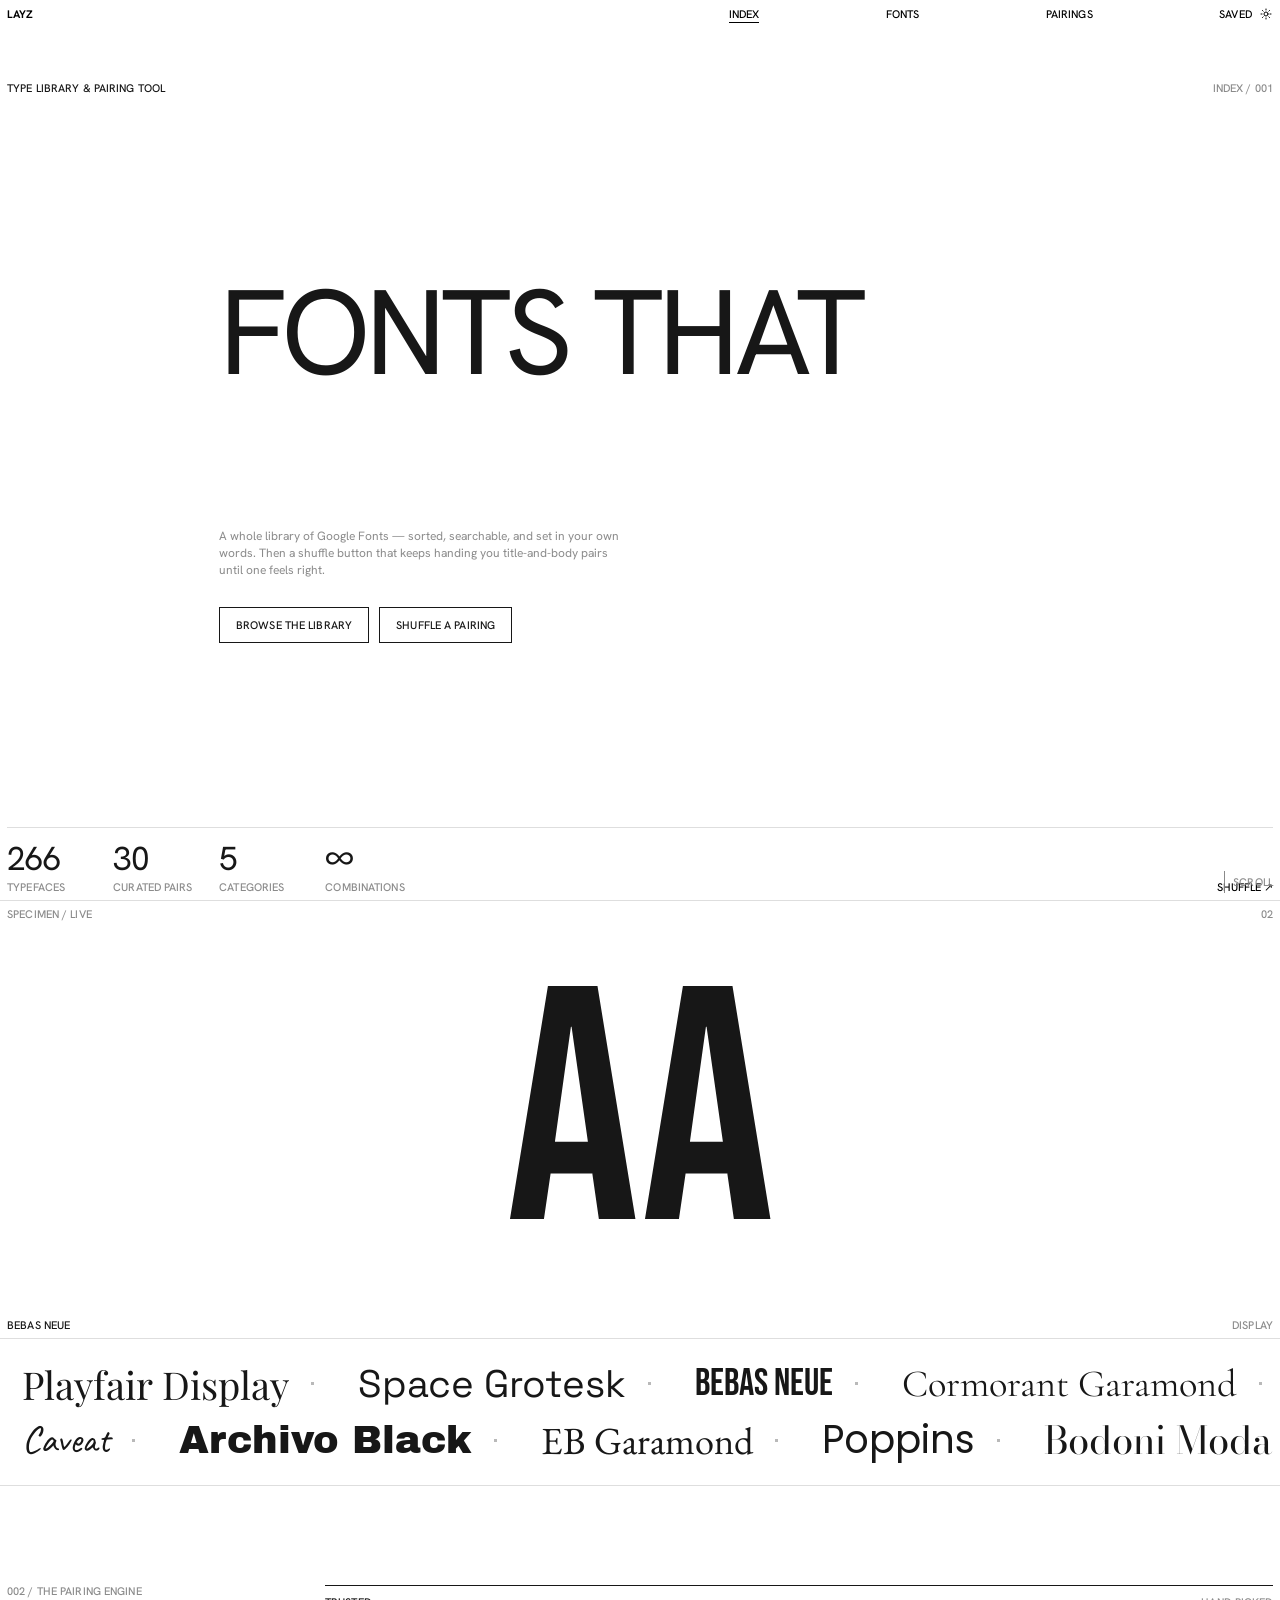
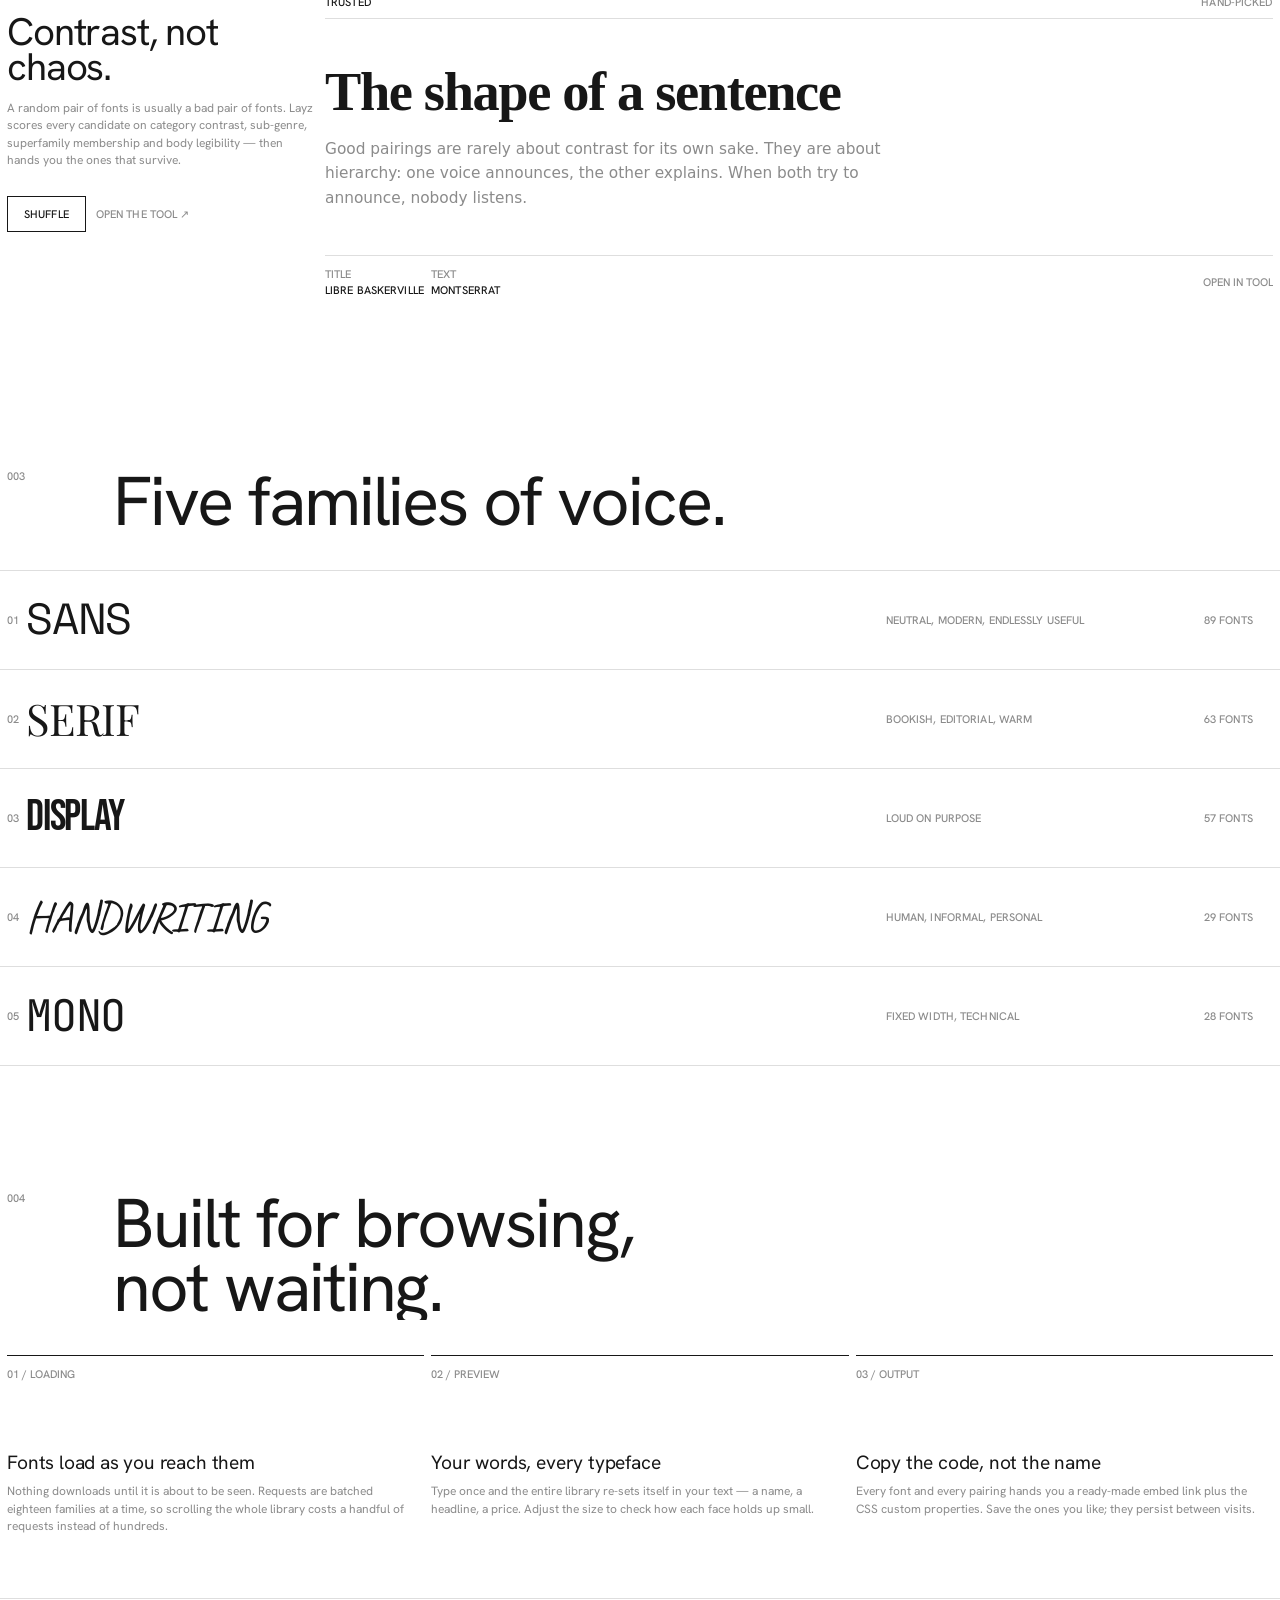
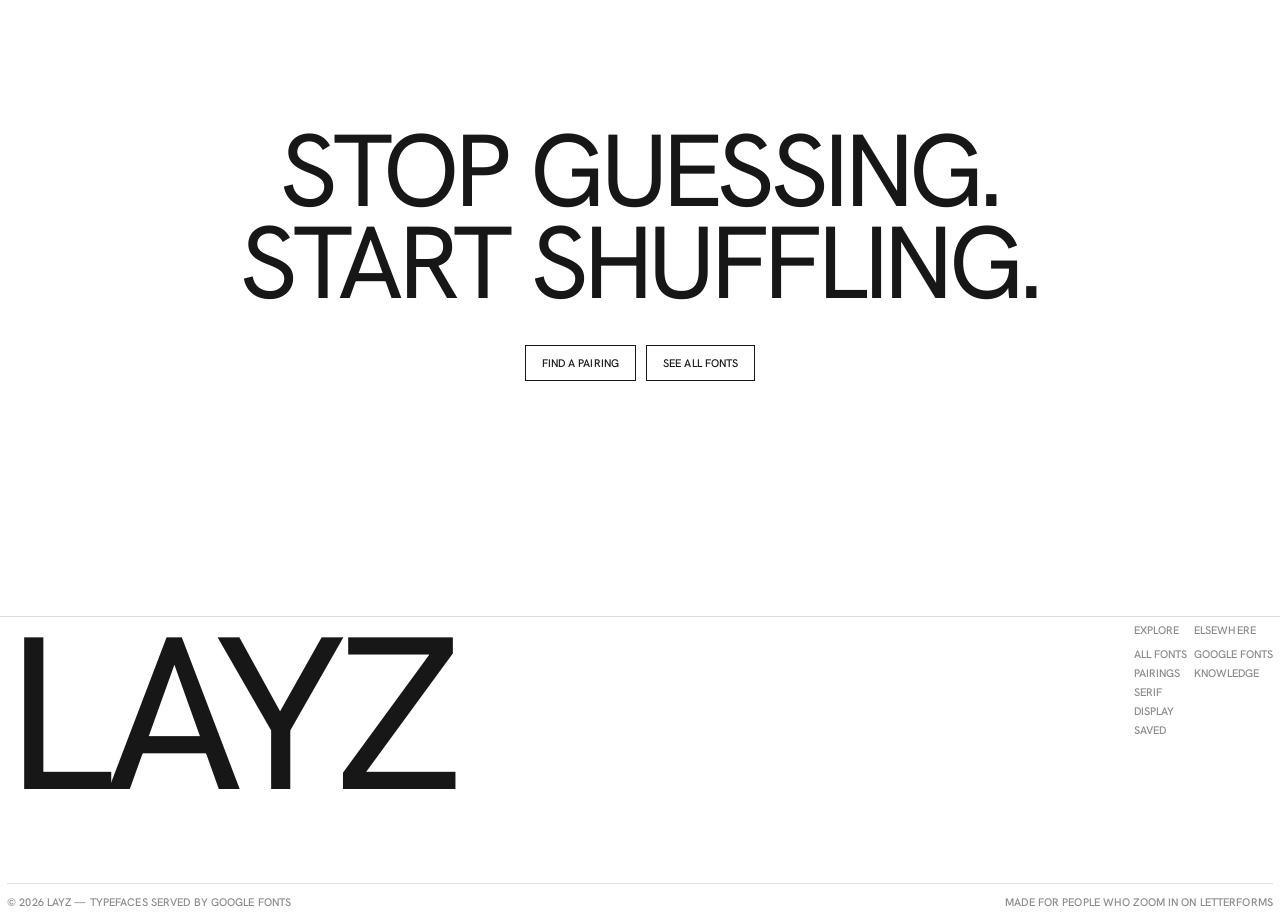
==== index.html @ 95811beb "First commit" ====
<!DOCTYPE html>
<html lang="en" data-theme="light">
<head>
<meta charset="utf-8">
<meta name="viewport" content="width=device-width, initial-scale=1">
<title>Layz - Fonts that get along</title>
<meta name="description" content="Layz is a minimal library of Google Fonts and the pairings that make them work. Browse 250+ typefaces, preview them with your own words, and shuffle title/body combinations.">
<meta name="color-scheme" content="light dark">

<link rel="preconnect" href="https://fonts.googleapis.com">
<link rel="preconnect" href="https://fonts.gstatic.com" crossorigin>
<link rel="stylesheet" href="https://fonts.googleapis.com/css2?family=Hanken+Grotesk:wght@300;400;500;700&display=swap">

<link rel="stylesheet" href="css/base.css">
<link rel="stylesheet" href="css/home.css">
<link rel="icon" href="data:image/svg+xml,%3Csvg xmlns='http://www.w3.org/2000/svg' viewBox='0 0 100 100'%3E%3Crect x='30' y='30' width='40' height='40' fill='%23171717'/%3E%3C/svg%3E">

<script>
  (function () {
    try {
      var t = localStorage.getItem('layz.theme');
      if (!t) { t = matchMedia('(prefers-color-scheme: dark)').matches ? 'dark' : 'light'; }
      document.documentElement.setAttribute('data-theme', t);
    } catch (e) {}
  })();
</script>
</head>
<body>
<a class="skip-link" href="#main">Skip to content</a>

<div class="intro" aria-hidden="true">
  <div class="intro-mark"><i></i></div>
  <div class="intro-count">000</div>
</div>

<header class="site-header">
  <div class="bar">
    <a class="brand" href="index.html" data-cursor="Home">Layz</a>
    <nav class="nav" aria-label="Primary">
      <a href="index.html">Index</a>
      <a href="fonts.html">Fonts</a>
      <a href="pairings.html">Pairings</a>
      <a href="fonts.html?saved=1">Saved</a>
    </nav>
    <div class="header-actions">
      <button class="icon-btn" data-theme-toggle aria-label="Switch theme" data-cursor="Theme">
        <svg class="sun" viewBox="0 0 24 24" fill="none" stroke="currentColor" stroke-width="2" stroke-linecap="round"><circle cx="12" cy="12" r="4"/><path d="M12 2v2M12 20v2M2 12h2M20 12h2M4.9 4.9l1.4 1.4M17.7 17.7l1.4 1.4M19.1 4.9l-1.4 1.4M6.3 17.7l-1.4 1.4"/></svg>
        <svg class="moon" viewBox="0 0 24 24" fill="none" stroke="currentColor" stroke-width="2" stroke-linecap="round" stroke-linejoin="round"><path d="M21 12.8A9 9 0 1 1 11.2 3a7 7 0 0 0 9.8 9.8z"/></svg>
      </button>
      <button class="icon-btn nav-toggle" data-nav-toggle aria-label="Menu" aria-expanded="false">
        <svg viewBox="0 0 24 24" fill="none" stroke="currentColor" stroke-width="2" stroke-linecap="round"><path d="M3 8h18M3 16h18"/></svg>
      </button>
    </div>
  </div>
</header>

<div class="corner"><a href="pairings.html">Shuffle &#8599;</a></div>

<main id="main">

  <!-- ============ HERO ============ -->
  <section class="hero">
    <div class="hero-meta">
      <span class="label">Type library &amp; pairing tool</span>
      <span class="label label--soft">Index / 001</span>
    </div>

    <div class="hero-core">
      <h1 class="hero-title">
        <span class="line"><span>Fonts that</span></span>
        <span class="line"><span><em class="morph" id="morphWord">get along</em></span></span>
      </h1>
      <p class="prose hero-intro">
        A whole library of Google Fonts &mdash; sorted, searchable, and set in your own words.
        Then a shuffle button that keeps handing you title-and-body pairs until one feels right.
      </p>
      <div class="hero-cta">
        <a class="btn" href="fonts.html" data-cursor="Browse">Browse the library</a>
        <a class="btn" href="pairings.html" data-cursor="Shuffle">Shuffle a pairing</a>
      </div>
    </div>

    <div class="hero-foot">
      <div class="stats">
        <div class="stat"><span class="n" data-count="fonts">0</span><span class="label label--soft">Typefaces</span></div>
        <div class="stat"><span class="n" data-count="pairs">0</span><span class="label label--soft">Curated pairs</span></div>
        <div class="stat"><span class="n" data-count="categories">0</span><span class="label label--soft">Categories</span></div>
        <div class="stat"><span class="n">&#8734;</span><span class="label label--soft">Combinations</span></div>
      </div>
      <div class="scroll-cue"><i></i><span class="label label--soft">Scroll</span></div>
    </div>
  </section>

  <!-- ============ SPECIMEN ============ -->
  <section class="specimen" id="specimen" data-cursor="Next">
    <div class="specimen-bar">
      <span class="label label--soft">Specimen / live</span>
      <span class="label label--soft" id="specimenIndex">01</span>
    </div>
    <div class="specimen-stage"><span class="fnt is-ready" id="specimenGlyph">Aa</span></div>
    <div class="specimen-foot">
      <span class="label" id="specimenName">Instrument Serif</span>
      <span class="label label--soft" id="specimenCat">Serif</span>
    </div>
    <div class="specimen-progress run"></div>
  </section>

  <!-- ============ MARQUEE ============ -->
  <div class="marquee-band" id="marqueeBand" aria-hidden="true">
    <div class="marquee-row"><div class="marquee" id="marqueeA"></div></div>
    <div class="marquee-row"><div class="marquee reverse" id="marqueeB"></div></div>
  </div>

  <!-- ============ PAIRING SHOWCASE ============ -->
  <section class="section showcase">
    <div class="showcase-copy" data-reveal>
      <span class="label label--soft">002 / The pairing engine</span>
      <h2 class="big big-3" style="margin:18px 0 14px">Contrast, not chaos.</h2>
      <p class="prose">
        A random pair of fonts is usually a bad pair of fonts. Layz scores every candidate on
        category contrast, sub-genre, superfamily membership and body legibility &mdash; then
        hands you the ones that survive.
      </p>
      <div class="hero-cta" style="animation:none">
        <button class="btn" id="homeShuffle" data-cursor="Shuffle">Shuffle</button>
        <a class="btn btn--bare" href="pairings.html" style="padding:11px 0">Open the tool &#8599;</a>
      </div>
    </div>

    <article class="showcase-main pair-preview" data-reveal="clip" id="homePair">
      <div class="pair-preview-head">
        <span class="label" id="hpTag">Editorial</span>
        <span class="label label--soft" id="hpNote">Hand-picked</span>
      </div>
      <div class="pair-preview-body">
        <h3 class="fnt" id="hpTitle">A quiet revolution in reading</h3>
        <p class="fnt" id="hpBody">Every letterform carries an argument about how a sentence should feel.</p>
      </div>
      <div class="pair-preview-foot">
        <div class="pair-slot"><span class="label label--soft">Title</span><span class="label" id="hpTitleName">Playfair Display</span></div>
        <div class="pair-slot"><span class="label label--soft">Text</span><span class="label" id="hpBodyName">Source Sans 3</span></div>
        <span class="spacer"></span>
        <a class="ul-link" id="hpOpen" href="pairings.html">Open in tool</a>
      </div>
    </article>
  </section>

  <!-- ============ CATEGORIES ============ -->
  <section class="section--tight">
    <div class="section-head" style="padding-inline:var(--gutter)" data-reveal>
      <span class="idx label label--soft">003</span>
      <div class="ttl">
        <h2 class="big big-2">Five families of voice.</h2>
      </div>
    </div>
    <div class="rows" id="catGrid"></div>
  </section>

  <!-- ============ FEATURES ============ -->
  <section class="section--tight">
    <div class="section-head" style="padding-inline:var(--gutter)" data-reveal>
      <span class="idx label label--soft">004</span>
      <div class="ttl">
        <h2 class="big big-2">Built for browsing,<br>not waiting.</h2>
      </div>
    </div>
    <div class="features" data-reveal>
      <div class="feature">
        <span class="num">01 / Loading</span>
        <h3>Fonts load as you reach them</h3>
        <p class="prose">Nothing downloads until it is about to be seen. Requests are batched eighteen families at a time, so scrolling the whole library costs a handful of requests instead of hundreds.</p>
      </div>
      <div class="feature">
        <span class="num">02 / Preview</span>
        <h3>Your words, every typeface</h3>
        <p class="prose">Type once and the entire library re-sets itself in your text &mdash; a name, a headline, a price. Adjust the size to check how each face holds up small.</p>
      </div>
      <div class="feature">
        <span class="num">03 / Output</span>
        <h3>Copy the code, not the name</h3>
        <p class="prose">Every font and every pairing hands you a ready-made embed link plus the CSS custom properties. Save the ones you like; they persist between visits.</p>
      </div>
    </div>
  </section>

  <!-- ============ CTA ============ -->
  <section class="cta" data-reveal>
    <h2>Stop guessing.<br>Start shuffling.</h2>
    <div class="hero-cta">
      <a class="btn" href="pairings.html" data-cursor="Shuffle">Find a pairing</a>
      <a class="btn" href="fonts.html" data-cursor="Browse">See all fonts</a>
    </div>
  </section>

</main>

<footer class="site-footer">
  <div class="footer-top">
    <div class="footer-mark spacer">Layz</div>
    <div class="footer-col">
      <h4 class="label label--soft">Explore</h4>
      <ul>
        <li><a class="ul-link" href="fonts.html">All fonts</a></li>
        <li><a class="ul-link" href="pairings.html">Pairings</a></li>
        <li><a class="ul-link" href="fonts.html?category=serif">Serif</a></li>
        <li><a class="ul-link" href="fonts.html?category=display">Display</a></li>
        <li><a class="ul-link" href="fonts.html?saved=1">Saved</a></li>
      </ul>
    </div>
    <div class="footer-col">
      <h4 class="label label--soft">Elsewhere</h4>
      <ul>
        <li><a class="ul-link" href="https://fonts.google.com" target="_blank" rel="noopener">Google Fonts</a></li>
        <li><a class="ul-link" href="https://fonts.google.com/knowledge" target="_blank" rel="noopener">Knowledge</a></li>
      </ul>
    </div>
  </div>
  <div class="footer-bottom">
    <span class="label label--soft">&copy; <span data-year>2026</span> Layz &mdash; Typefaces served by Google Fonts</span>
    <span class="label label--soft">Made for people who zoom in on letterforms</span>
  </div>
</footer>

<script src="js/fonts-data.js"></script>
<script src="js/font-loader.js"></script>
<script src="js/pairing-engine.js"></script>
<script src="js/app.js"></script>
<script src="js/home.js"></script>
</body>
</html>
---- css/base.css ----
/* ============================================================
   Layz - design system
   A Swiss-minimal shell: pure black on white, a 12-column vw
   grid, 11px uppercase chrome, and large type left to speak.
   ============================================================ */

/* ---------------- tokens ---------------- */
:root {
  --fg-rgb: 23, 23, 23;
  --bg-rgb: 255, 255, 255;

  --bg:        rgb(var(--bg-rgb));
  --fg:        rgb(var(--fg-rgb));
  --fg-50:     rgba(var(--fg-rgb), .5);
  --fg-30:     rgba(var(--fg-rgb), .3);
  --fg-14:     rgba(var(--fg-rgb), .14);
  --line:      rgba(var(--fg-rgb), .14);
  --line-soft: rgba(var(--fg-rgb), .08);
  --veil:      rgba(var(--bg-rgb), .9);

  /* one family, four weights - as the reference does */
  --ui: "Hanken Grotesk", "Helvetica Neue", Arial, sans-serif;

  /* 12-column grid, everything in vw */
  --col: 14.1778vw;
  --gutter: 2.1333vw;
  --unit: calc(var(--col) + var(--gutter));

  --t-xs: 11px;
  --t-sm: 12px;

  --ease: cubic-bezier(.86, 0, .07, 1);
  --ease-out: cubic-bezier(.16, 1, .3, 1);
  --ease-io: cubic-bezier(.4, 0, .2, 1);

  --dur-fast: .2s;
  --dur: .5s;
  --dur-slow: .9s;

  --header-h: calc(var(--gutter) * 2 + 14px);
}

@media (min-width: 768px) {
  :root { --col: 7.2049vw; --gutter: 1.0417vw; }
}
@media (min-width: 1024px) {
  :root { --col: 7.7315vw; --gutter: .5556vw; }
}

[data-theme="dark"] {
  --fg-rgb: 237, 237, 237;
  --bg-rgb: 10, 10, 10;
}

/* ---------------- reset ---------------- */
*, *::before, *::after { box-sizing: border-box; }
* { margin: 0; padding: 0; }

html {
  -webkit-text-size-adjust: 100%;
  scroll-behavior: smooth;
  scroll-padding-top: calc(var(--header-h) + 20px);
  /* Painting the root explicitly stops <body>'s background propagating to
     the canvas. Without a real backdrop to blend against, the header's
     mix-blend-mode: difference would render white-on-white. */
  background: var(--bg);
}

body {
  background: var(--bg);
  color: var(--fg);
  font-family: var(--ui);
  font-size: var(--t-xs);
  font-weight: 400;
  line-height: 1.1;
  font-synthesis-weight: none;
  -webkit-font-smoothing: antialiased;
  -moz-osx-font-smoothing: grayscale;
  overflow-x: hidden;
  transition: background-color .4s var(--ease-io), color .4s var(--ease-io);
}

img, svg, video { display: block; max-width: 100%; }
button, input, textarea, select { font: inherit; color: inherit; background: none; border: none; }
button { cursor: pointer; }
a { color: inherit; text-decoration: none; }
ul, ol { list-style: none; }

::selection { background: var(--fg); color: var(--bg); }

:focus-visible { outline: 1px solid var(--fg); outline-offset: 3px; }

* { scrollbar-width: thin; scrollbar-color: var(--fg-30) transparent; }
::-webkit-scrollbar { width: 8px; height: 8px; }
::-webkit-scrollbar-track { background: transparent; }
::-webkit-scrollbar-thumb { background: var(--fg-30); }
::-webkit-scrollbar-thumb:hover { background: var(--fg-50); }

/* ---------------- grid helpers ---------------- */
.pad   { padding: var(--gutter); }
.pad-x { padding-inline: var(--gutter); }
.pad-y { padding-block: var(--gutter); }
.gap   { gap: var(--gutter); }

.span-1  { width: calc(var(--unit) * 1  - var(--gutter)); }
.span-2  { width: calc(var(--unit) * 2  - var(--gutter)); }
.span-3  { width: calc(var(--unit) * 3  - var(--gutter)); }
.span-4  { width: calc(var(--unit) * 4  - var(--gutter)); }
.span-5  { width: calc(var(--unit) * 5  - var(--gutter)); }
.span-6  { width: calc(var(--unit) * 6  - var(--gutter)); }
.span-7  { width: calc(var(--unit) * 7  - var(--gutter)); }
.span-8  { width: calc(var(--unit) * 8  - var(--gutter)); }
.span-9  { width: calc(var(--unit) * 9  - var(--gutter)); }
.span-10 { width: calc(var(--unit) * 10 - var(--gutter)); }

.off-1 { margin-left: calc(var(--unit) * 1); }
.off-2 { margin-left: calc(var(--unit) * 2); }
.off-3 { margin-left: calc(var(--unit) * 3); }
.off-4 { margin-left: calc(var(--unit) * 4); }

.row { display: flex; align-items: center; gap: var(--gutter); }
.col { display: flex; flex-direction: column; }
.spacer { flex: 1; }

/* ---------------- typography ---------------- */
.label {
  font-size: var(--t-xs);
  font-weight: 500;
  line-height: 1.1;
  text-transform: uppercase;
  letter-spacing: .01em;
}
.label--soft { color: var(--fg-50); }

.num {
  font-size: var(--t-xs);
  font-weight: 500;
  text-transform: uppercase;
  font-variant-numeric: tabular-nums;
  color: var(--fg-50);
}

.prose {
  font-size: var(--t-sm);
  line-height: 1.45;
  color: var(--fg-50);
  max-width: 58ch;
}

.big {
  font-weight: 400;
  line-height: .92;
  letter-spacing: -.03em;
}
.big-1 { font-size: clamp(2.6rem, 9vw, 9.5rem); }
.big-2 { font-size: clamp(2rem, 5.4vw, 5rem); }
.big-3 { font-size: clamp(1.5rem, 3vw, 2.6rem); }

.hairline { height: 1px; background: var(--line); border: 0; width: 100%; }

/* ---------------- header ---------------- */
.site-header {
  position: fixed;
  /* anchored to both edges rather than 100vw, which would count the
     scrollbar and push the bar a few pixels past the content */
  top: 0; left: 0; right: 0;
  z-index: 52;
  padding: var(--gutter);
  mix-blend-mode: difference;
  color: #fff;
}
/* difference blending needs a light-on-dark source to invert correctly */
[data-theme="dark"] .site-header { color: #fff; }

.site-header .bar {
  display: flex;
  align-items: center;
  gap: var(--gutter);
  width: 100%;
}

.brand {
  font-size: var(--t-xs);
  font-weight: 700;
  text-transform: uppercase;
  letter-spacing: .01em;
  white-space: nowrap;
}

/* the links sit on the column grid, spread across the right-hand block */
.nav {
  display: flex;
  align-items: center;
  gap: var(--gutter);
  margin-left: auto;
  width: calc(var(--unit) * 5 - var(--gutter));
  justify-content: space-between;
}
.nav a {
  position: relative;
  font-size: var(--t-xs);
  font-weight: 500;
  text-transform: uppercase;
  letter-spacing: .01em;
  white-space: nowrap;
  opacity: .999;
  transition: opacity var(--dur-fast) var(--ease-io);
}
.nav a::after {
  content: "";
  position: absolute;
  left: 0; right: 0; bottom: -3px;
  height: 1px;
  background: currentColor;
  transform: scaleX(0);
  transform-origin: right;
  transition: transform .4s var(--ease-out);
}
.nav a:hover::after,
.nav a[aria-current="page"]::after { transform: scaleX(1); transform-origin: left; }

.header-actions { display: flex; align-items: center; gap: 12px; }

.icon-btn {
  width: 14px; height: 14px;
  display: grid;
  place-items: center;
  color: inherit;
  opacity: .999;
  transition: transform .4s var(--ease-out);
}
.icon-btn:hover { transform: rotate(90deg); }
.icon-btn svg { width: 12px; height: 12px; }

[data-theme-toggle] .moon { display: none; }
[data-theme="dark"] [data-theme-toggle] .moon { display: block; }
[data-theme="dark"] [data-theme-toggle] .sun { display: none; }

.nav-toggle { display: none; }

/* fixed corner note, bottom right */
.corner {
  position: fixed;
  right: var(--gutter);
  bottom: var(--gutter);
  z-index: 52;
  font-size: var(--t-xs);
  font-weight: 500;
  text-transform: uppercase;
  mix-blend-mode: difference;
  color: #fff;
}
.corner a { position: relative; }
.corner a::after {
  content: "";
  position: absolute;
  left: 0; right: 0; bottom: -3px;
  height: 1px;
  background: currentColor;
  transform: scaleX(0);
  transform-origin: right;
  transition: transform .4s var(--ease-out);
}
.corner a:hover::after { transform: scaleX(1); transform-origin: left; }

/* ---------------- buttons ---------------- */
/* a hairline rectangle whose ink fills upward on hover */
.btn {
  position: relative;
  display: inline-flex;
  align-items: center;
  gap: 10px;
  padding: 11px 16px;
  font-size: var(--t-xs);
  font-weight: 500;
  text-transform: uppercase;
  letter-spacing: .01em;
  color: var(--fg);
  border: 1px solid var(--fg);
  overflow: hidden;
  isolation: isolate;
  white-space: nowrap;
  transition: color .45s var(--ease);
}
.btn::before {
  content: "";
  position: absolute;
  inset: 0;
  z-index: -1;
  background: var(--fg);
  transform: scaleY(0);
  transform-origin: bottom;
  transition: transform .45s var(--ease);
}
.btn:hover { color: var(--bg); }
.btn:hover::before { transform: scaleY(1); }
.btn svg { width: 11px; height: 11px; }

.btn--solid { color: var(--bg); background: var(--fg); }
.btn--solid::before { background: var(--bg); }
.btn--solid:hover { color: var(--fg); }

.btn--bare {
  padding: 0;
  border: 0;
  color: var(--fg-50);
  transition: color var(--dur-fast) var(--ease-io);
}
.btn--bare::before { display: none; }
.btn--bare:hover { color: var(--fg); }

/* underline-on-hover text action */
.ul-link {
  position: relative;
  font-size: var(--t-xs);
  font-weight: 500;
  text-transform: uppercase;
  color: var(--fg-50);
  transition: color var(--dur-fast) var(--ease-io);
  white-space: nowrap;
}
.ul-link::after {
  content: "";
  position: absolute;
  left: 0; right: 0; bottom: -3px;
  height: 1px;
  background: currentColor;
  transform: scaleX(0);
  transform-origin: right;
  transition: transform .4s var(--ease-out);
}
.ul-link:hover { color: var(--fg); }
.ul-link:hover::after { transform: scaleX(1); transform-origin: left; }
.ul-link.is-active { color: var(--fg); }
.ul-link.is-active::after { transform: scaleX(1); transform-origin: left; }
.ul-link .count { opacity: .5; margin-left: 5px; font-variant-numeric: tabular-nums; }

/* ---------------- inputs ---------------- */
.field {
  display: flex;
  align-items: center;
  gap: 8px;
  height: 26px;
  border-bottom: 1px solid var(--line);
  transition: border-color var(--dur-fast) var(--ease-io);
}
.field:focus-within { border-bottom-color: var(--fg); }
.field input {
  flex: 1;
  min-width: 0;
  height: 100%;
  font-size: var(--t-xs);
  font-weight: 500;
  text-transform: uppercase;
  letter-spacing: .01em;
  outline: none;
}
.field input::placeholder { color: var(--fg-30); text-transform: uppercase; }
.field .clear {
  display: none;
  font-size: 13px;
  line-height: 1;
  color: var(--fg-30);
  transition: color var(--dur-fast);
}
.field.has-value .clear { display: block; }
.field .clear:hover { color: var(--fg); }

select.select {
  appearance: none;
  padding: 0 16px 0 0;
  font-size: var(--t-xs);
  font-weight: 500;
  text-transform: uppercase;
  color: var(--fg-50);
  cursor: pointer;
  background: transparent;
  transition: color var(--dur-fast);
}
select.select:hover { color: var(--fg); }
.select-wrap { position: relative; display: inline-flex; align-items: center; }
.select-wrap::after {
  content: "";
  position: absolute;
  right: 2px;
  width: 5px; height: 5px;
  border-right: 1px solid currentColor;
  border-bottom: 1px solid currentColor;
  transform: translateY(-2px) rotate(45deg);
  color: var(--fg-30);
  pointer-events: none;
}

input[type="range"] {
  -webkit-appearance: none;
  appearance: none;
  height: 1px;
  background: var(--line);
  cursor: pointer;
}
input[type="range"]::-webkit-slider-thumb {
  -webkit-appearance: none;
  width: 7px; height: 7px;
  background: var(--fg);
  transition: transform var(--dur-fast) var(--ease-io);
}
input[type="range"]::-webkit-slider-thumb:hover { transform: scale(1.5); }
input[type="range"]::-moz-range-thumb {
  width: 7px; height: 7px;
  border: 0;
  border-radius: 0;
  background: var(--fg);
}

kbd {
  display: inline-block;
  padding: 2px 5px;
  font-family: inherit;
  font-size: 9px;
  font-weight: 500;
  text-transform: uppercase;
  color: var(--fg-50);
  border: 1px solid var(--line);
}

/* ---------------- custom cursor ---------------- */
.cursor-layer {
  position: fixed;
  top: 0; left: 0;
  z-index: 9000;
  pointer-events: none;
  mix-blend-mode: difference;
  opacity: 0;
  transition: opacity .3s var(--ease-io);
}
.cursor-layer.is-live { opacity: 1; }

.cursor-dot {
  position: relative;
  width: 8px; height: 8px;
  border: 1px solid #fff;
  transform: translate(-50%, -50%);
  transition: width .3s var(--ease-out), height .3s var(--ease-out), background-color .3s var(--ease-out);
}
.cursor-layer.is-hot .cursor-dot { width: 34px; height: 34px; }

.cursor-label {
  position: absolute;
  top: 50%; left: 100%;
  transform: translateY(-50%);
  padding-left: 12px;
  font-size: var(--t-xs);
  font-weight: 500;
  text-transform: uppercase;
  color: #fff;
  white-space: nowrap;
  overflow: hidden;
}
.cursor-label span {
  display: block;
  transform: translateY(105%);
  transition: transform .45s var(--ease-out);
}
.cursor-layer.is-hot .cursor-label span { transform: none; }

@media (hover: none), (pointer: coarse) {
  .cursor-layer { display: none; }
}

/* ---------------- intro loader ---------------- */
.intro {
  position: fixed;
  inset: 0;
  z-index: 9500;
  display: grid;
  place-items: center;
  background: var(--bg);
  transition: opacity .5s var(--ease-io);
}
.intro.is-done { opacity: 0; pointer-events: none; }

.intro-mark {
  width: 8px; height: 8px;
  border: 1px solid var(--fg);
}
.intro-mark i {
  display: block;
  width: 100%; height: 100%;
  background: var(--fg);
  transform: scaleY(0);
  transform-origin: bottom;
  transition: transform 1s var(--ease);
}
.intro.is-filling .intro-mark i { transform: scaleY(1); }

.intro-count {
  position: absolute;
  right: var(--gutter);
  bottom: var(--gutter);
  font-size: var(--t-xs);
  font-weight: 500;
  color: var(--fg-50);
  font-variant-numeric: tabular-nums;
}

/* ---------------- page transition ---------------- */
@keyframes page-enter {
  0%   { clip-path: inset(100% 0 0 0); }
  100% { clip-path: inset(0 0 0 0); }
}
@keyframes page-exit {
  0%   { transform: scale(1);   opacity: 1; }
  100% { transform: scale(.94); opacity: .25; }
}

body.page-in  { animation: page-enter var(--dur-slow) var(--ease) both; }
body.page-out { animation: page-exit .55s var(--ease) both; }

/* ---------------- reveal ---------------- */
[data-reveal] {
  opacity: 0;
  transform: translateY(18px);
  transition: opacity .9s var(--ease-out), transform .9s var(--ease-out);
  will-change: opacity, transform;
}
[data-reveal="fade"] { transform: none; }
[data-reveal="clip"] {
  opacity: 1;
  transform: none;
  clip-path: inset(100% 0 0 0);
  transition: clip-path 1s var(--ease);
}
[data-reveal].is-revealed { opacity: 1; transform: none; clip-path: inset(0 0 0 0); }

/* line that draws itself in */
.rule-draw {
  height: 1px;
  background: var(--line);
  transform: scaleX(0);
  transform-origin: left;
  transition: transform 1s var(--ease-out);
}
.rule-draw.is-revealed { transform: scaleX(1); }

@keyframes fadeUp {
  from { opacity: 0; transform: translateY(12px); }
  to   { opacity: 1; transform: none; }
}

/* ---------------- toast ---------------- */
.toast {
  position: fixed;
  left: 50%;
  bottom: var(--gutter);
  z-index: 9600;
  transform: translate(-50%, 14px);
  padding: 10px 16px;
  font-size: var(--t-xs);
  font-weight: 500;
  text-transform: uppercase;
  color: var(--bg);
  background: var(--fg);
  opacity: 0;
  pointer-events: none;
  transition: opacity .3s var(--ease-io), transform .5s var(--ease-out);
}
.toast.is-visible { opacity: 1; transform: translate(-50%, 0); }

/* ---------------- overlay panel ---------------- */
.overlay {
  position: fixed;
  inset: 0;
  z-index: 60;
  background: var(--veil);
  backdrop-filter: blur(6px);
  -webkit-backdrop-filter: blur(6px);
  opacity: 0;
  pointer-events: none;
  transition: opacity var(--dur) var(--ease-io);
  overflow-y: auto;
  overscroll-behavior: contain;
}
.overlay.is-open { opacity: 1; pointer-events: auto; }

.overlay-close {
  position: fixed;
  top: var(--gutter);
  right: var(--gutter);
  z-index: 62;
  font-size: var(--t-xs);
  font-weight: 500;
  text-transform: uppercase;
  color: var(--fg-50);
  transition: color var(--dur-fast);
}
.overlay-close:hover { color: var(--fg); }

/* ---------------- sections ---------------- */
.section { padding-block: clamp(60px, 11vh, 140px); }
.section--tight { padding-block: clamp(40px, 7vh, 90px); }

.section-head {
  display: flex;
  align-items: flex-start;
  gap: var(--gutter);
  margin-bottom: clamp(24px, 4vh, 54px);
}
.section-head .idx { flex: none; width: var(--col); }
.section-head .ttl { flex: 1; min-width: 0; }

/* numbered list rows - the reference's signature element */
.rows { border-top: 1px solid var(--line); }
.rows-item {
  position: relative;
  display: flex;
  align-items: center;
  gap: var(--gutter);
  width: 100%;
  padding: 0 var(--gutter);
  min-height: 11vh;
  text-align: left;
  border-bottom: 1px solid var(--line);
  cursor: pointer;
  transition: background-color var(--dur-fast) var(--ease-io),
              padding-left .35s var(--ease-out),
              color var(--dur-fast) var(--ease-io);
}
.rows-item:hover { background: var(--fg); color: var(--bg); padding-left: calc(var(--gutter) * 2); }
.rows-item:hover .num { color: rgba(var(--bg-rgb), .55); }

/* ---------------- footer ---------------- */
.site-footer {
  border-top: 1px solid var(--line);
  padding: var(--gutter);
  margin-top: clamp(60px, 12vh, 140px);
}
.footer-top {
  display: flex;
  align-items: flex-start;
  gap: var(--gutter);
  flex-wrap: wrap;
  padding-bottom: clamp(40px, 9vh, 110px);
}
.footer-mark {
  font-size: clamp(3.5rem, 17vw, 15rem);
  font-weight: 400;
  line-height: .82;
  letter-spacing: -.045em;
  text-transform: uppercase;
}
.footer-col h4 { margin-bottom: 12px; }
.footer-col li + li { margin-top: 7px; }
.footer-bottom {
  display: flex;
  justify-content: space-between;
  gap: 12px 20px;
  flex-wrap: wrap;
  padding-top: 12px;
  border-top: 1px solid var(--line);
  color: var(--fg-50);
}

/* ---------------- utility ---------------- */
.sr-only {
  position: absolute;
  width: 1px; height: 1px;
  padding: 0; margin: -1px;
  overflow: hidden;
  clip: rect(0 0 0 0);
  white-space: nowrap;
  border: 0;
}
.skip-link {
  position: absolute;
  left: var(--gutter); top: -60px;
  z-index: 9700;
  padding: 8px 14px;
  color: var(--bg);
  background: var(--fg);
  transition: top .3s var(--ease-io);
}
.skip-link:focus { top: var(--gutter); }

/* font previews fade in once glyphs land */
.fnt { opacity: 0; transition: opacity .45s var(--ease-io); }
.fnt.is-ready { opacity: 1; }

.empty {
  padding: clamp(50px, 14vh, 130px) var(--gutter);
  text-align: center;
  border: 1px solid var(--line);
}
.empty h3 { font-size: 1rem; font-weight: 400; margin-bottom: 8px; }

/* ---------------- responsive ---------------- */
@media (max-width: 760px) {
  :root { --t-sm: 13px; }

  .nav-toggle { display: grid; }
  .nav {
    position: fixed;
    inset: 0;
    width: auto;
    margin-left: 0;
    flex-direction: column;
    justify-content: center;
    align-items: flex-start;
    gap: 18px;
    padding: var(--gutter);
    background: var(--bg);
    mix-blend-mode: normal;
    color: var(--fg);
    clip-path: inset(0 0 100% 0);
    pointer-events: none;
    transition: clip-path .7s var(--ease);
  }
  .site-header.is-open .nav { clip-path: inset(0 0 0 0); pointer-events: auto; }
  .nav a { font-size: 2rem; font-weight: 400; letter-spacing: -.02em; }
  .nav a::after { display: none; }
  .nav a[aria-current="page"] { opacity: .5; }

  .rows-item { min-height: 84px; }
  .footer-top { flex-direction: column; }
  .corner { display: none; }
}

@media (prefers-reduced-motion: reduce) {
  html { scroll-behavior: auto; }
  *, *::before, *::after {
    animation-duration: .01ms !important;
    animation-iteration-count: 1 !important;
    transition-duration: .01ms !important;
  }
  [data-reveal] { opacity: 1 !important; transform: none !important; clip-path: none !important; }
  .rule-draw { transform: scaleX(1) !important; }
  .fnt { opacity: 1; }
  .cursor-layer { display: none; }
  .intro { display: none; }
}
---- css/home.css ----
/* ============================================================
   Layz - homepage
   ============================================================ */

/* ---------------- hero ---------------- */
.hero {
  min-height: 100svh;
  display: flex;
  flex-direction: column;
  justify-content: space-between;
  gap: clamp(30px, 6vh, 70px);
  padding: var(--gutter);
  padding-top: calc(var(--header-h) + 6vh);
}

.hero-meta {
  display: flex;
  align-items: flex-start;
  justify-content: space-between;
  gap: var(--gutter);
}
.hero-meta .label { animation: fadeUp .8s var(--ease-out) both; }
.hero-meta .label:last-child { animation-delay: .08s; }

.hero-core { margin-left: calc(var(--unit) * 2); }
.hero-title {
  font-size: clamp(2.6rem, 9.4vw, 10rem);
  font-weight: 400;
  line-height: .9;
  letter-spacing: -.045em;
  text-transform: uppercase;
}
.hero-title .line { display: block; overflow: hidden; padding-bottom: .06em; margin-bottom: -.06em; }
.hero-title .line > span {
  display: block;
  animation: heroLine 1.1s var(--ease) both;
}
.hero-title .line:nth-child(2) > span { animation-delay: .12s; }
@keyframes heroLine {
  from { transform: translateY(102%); }
  to   { transform: none; }
}

/* the word that swaps typefaces */
.morph {
  display: inline-block;
  font-style: normal;
  text-transform: none;
  letter-spacing: -.03em;
}

.hero-intro {
  margin-top: clamp(20px, 3vh, 34px);
  animation: fadeUp .9s var(--ease-out) .4s both;
}
.hero-cta {
  display: flex;
  flex-wrap: wrap;
  gap: 10px;
  margin-top: clamp(20px, 3vh, 32px);
  animation: fadeUp .9s var(--ease-out) .55s both;
}

.hero-foot {
  display: flex;
  align-items: flex-end;
  justify-content: space-between;
  gap: var(--gutter);
  flex-wrap: wrap;
  padding-top: 14px;
  border-top: 1px solid var(--line);
  animation: fadeUp .9s var(--ease-out) .7s both;
}
.stats { display: flex; gap: var(--gutter); flex-wrap: wrap; }
.stat { min-width: var(--col); }
.stat .n {
  display: block;
  font-size: clamp(1.4rem, 2.6vw, 2.4rem);
  font-weight: 400;
  line-height: 1;
  letter-spacing: -.03em;
  font-variant-numeric: tabular-nums;
  margin-bottom: 6px;
}

.scroll-cue { display: flex; align-items: center; gap: 8px; color: var(--fg-50); }
.scroll-cue i {
  display: block;
  width: 1px; height: 22px;
  background: currentColor;
  transform-origin: top;
  animation: cue 2s var(--ease-io) infinite;
}
@keyframes cue {
  0%   { transform: scaleY(0); transform-origin: top; }
  45%  { transform: scaleY(1); transform-origin: top; }
  55%  { transform: scaleY(1); transform-origin: bottom; }
  100% { transform: scaleY(0); transform-origin: bottom; }
}

/* ---------------- specimen ---------------- */
.specimen {
  position: relative;
  border-top: 1px solid var(--line);
  border-bottom: 1px solid var(--line);
  padding: var(--gutter);
  cursor: pointer;
}
.specimen-bar {
  display: flex;
  align-items: center;
  justify-content: space-between;
  gap: var(--gutter);
}
.specimen-stage {
  display: grid;
  place-items: center;
  padding-block: clamp(24px, 7vh, 80px);
  font-size: clamp(7rem, 26vw, 24rem);
  line-height: .82;
  overflow: hidden;
}
.specimen-stage span {
  display: block;
  animation: specimenIn .7s var(--ease) both;
}
@keyframes specimenIn {
  from { clip-path: inset(100% 0 0 0); transform: translateY(12%); }
  to   { clip-path: inset(0 0 0 0); transform: none; }
}
.specimen-foot {
  display: flex;
  align-items: center;
  justify-content: space-between;
  gap: var(--gutter);
}
.specimen-progress {
  position: absolute;
  left: 0; bottom: 0;
  height: 1px;
  width: 0;
  background: var(--fg);
}
.specimen-progress.run { animation: progress 2.8s linear infinite; }
@keyframes progress { from { width: 0; } to { width: 100%; } }

/* ---------------- marquee ---------------- */
.marquee-band {
  border-bottom: 1px solid var(--line);
  padding-block: clamp(14px, 2.4vh, 26px);
  overflow: hidden;
}
.marquee {
  display: flex;
  width: max-content;
  animation: slide 62s linear infinite;
}
.marquee.reverse { animation-direction: reverse; animation-duration: 76s; }
.marquee-band:hover .marquee { animation-play-state: paused; }
.marquee-row + .marquee-row { margin-top: 10px; }
.marquee span {
  display: inline-flex;
  align-items: center;
  font-size: clamp(1.4rem, 3vw, 2.5rem);
  line-height: 1.2;
  padding-inline: 22px;
  white-space: nowrap;
  transition: opacity var(--dur-fast) var(--ease-io);
}
.marquee span::after {
  content: "";
  width: 3px; height: 3px;
  background: var(--fg-30);
  margin-left: 22px;
}
@keyframes slide { to { transform: translateX(-50%); } }

/* ---------------- pairing showcase ---------------- */
.showcase {
  display: flex;
  align-items: flex-start;
  gap: var(--gutter);
  flex-wrap: wrap;
  padding-inline: var(--gutter);
}
.showcase-copy { width: calc(var(--unit) * 3 - var(--gutter)); min-width: 240px; }
.showcase-main { flex: 1; min-width: 300px; }

.pair-preview { border-top: 1px solid var(--fg); }
.pair-preview-head {
  display: flex;
  align-items: center;
  justify-content: space-between;
  gap: var(--gutter);
  padding-block: 10px;
  border-bottom: 1px solid var(--line);
}
.pair-preview-body { padding-block: clamp(26px, 5vh, 54px); }
.pair-preview-body h3 {
  font-size: clamp(1.7rem, 4.4vw, 3.4rem);
  font-weight: 700;
  line-height: 1.04;
  letter-spacing: -.025em;
  margin-bottom: 16px;
}
.pair-preview-body p {
  font-size: clamp(.95rem, 1.2vw, 1.05rem);
  line-height: 1.6;
  color: var(--fg-50);
  max-width: 60ch;
}
.pair-preview-foot {
  display: flex;
  align-items: center;
  gap: var(--gutter);
  flex-wrap: wrap;
  padding-block: 12px;
  border-top: 1px solid var(--line);
}
.pair-slot { display: flex; flex-direction: column; gap: 4px; min-width: var(--col); }

/* ---------------- category rows ---------------- */
.cat-name {
  flex: 1;
  min-width: 0;
  font-size: clamp(1.4rem, 3.4vw, 2.8rem);
  font-weight: 400;
  line-height: 1;
  letter-spacing: -.03em;
  text-transform: uppercase;
}
.cat-blurb { display: none; }
.cat-count { flex: none; }
.cat-arrow {
  flex: none;
  width: 13px; height: 13px;
  opacity: 0;
  transform: translate(-6px, 6px);
  transition: all .4s var(--ease-out);
}
.rows-item:hover .cat-arrow { opacity: 1; transform: none; }

@media (min-width: 900px) {
  .cat-blurb { display: block; flex: none; width: calc(var(--unit) * 3 - var(--gutter)); }
}

/* ---------------- features ---------------- */
.features {
  display: grid;
  grid-template-columns: repeat(auto-fit, minmax(230px, 1fr));
  gap: var(--gutter);
  padding-inline: var(--gutter);
}
.feature { padding-top: 12px; border-top: 1px solid var(--fg); }
.feature .num { display: block; margin-bottom: clamp(30px, 8vh, 80px); }
.feature h3 {
  font-size: clamp(1rem, 1.5vw, 1.25rem);
  font-weight: 400;
  letter-spacing: -.01em;
  margin-bottom: 10px;
}

/* ---------------- cta ---------------- */
.cta {
  padding: var(--gutter);
  padding-block: clamp(50px, 14vh, 150px);
  border-top: 1px solid var(--line);
  text-align: center;
}
.cta h2 {
  font-size: clamp(2rem, 8vw, 8rem);
  font-weight: 400;
  line-height: .9;
  letter-spacing: -.045em;
  text-transform: uppercase;
  margin-bottom: clamp(20px, 4vh, 40px);
}
.cta .hero-cta { justify-content: center; animation: none; }

/* ---------------- responsive ---------------- */
@media (max-width: 900px) {
  .hero-core { margin-left: 0; }
  .showcase-copy { width: 100%; }
}
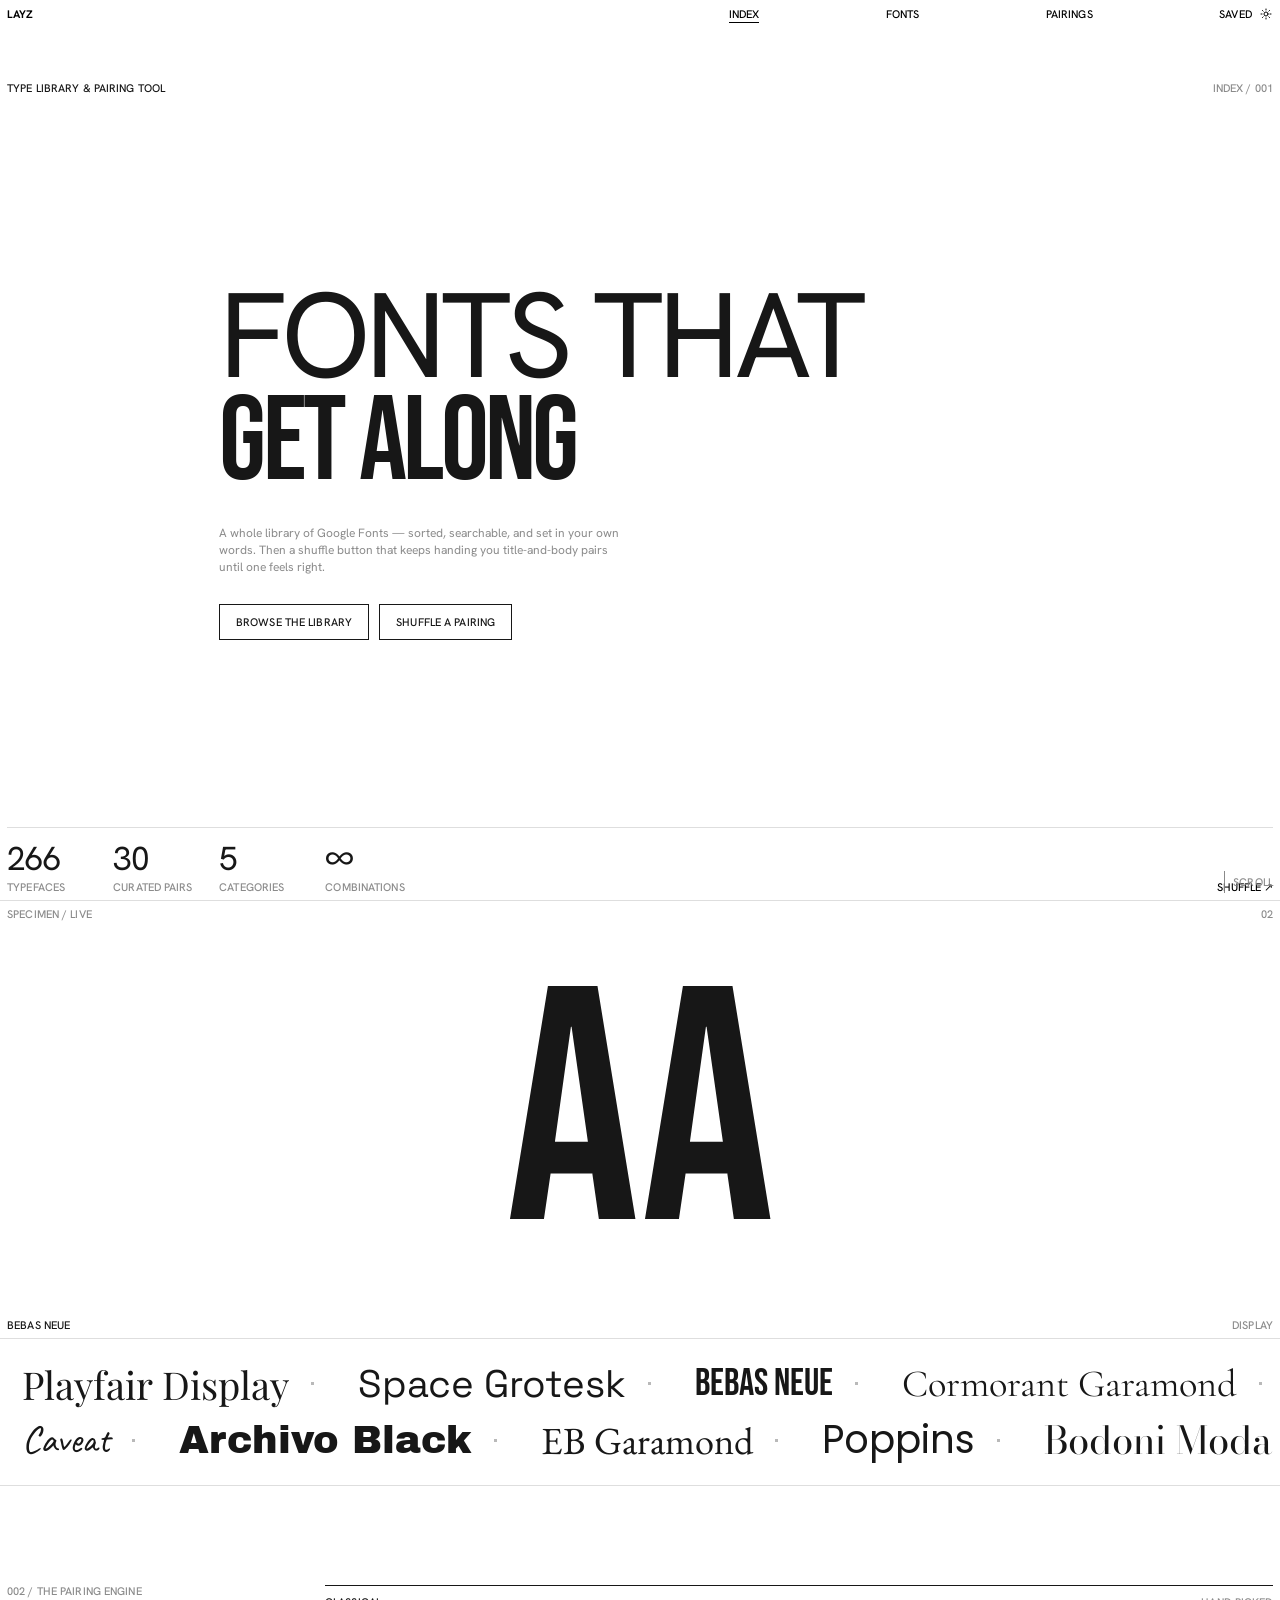
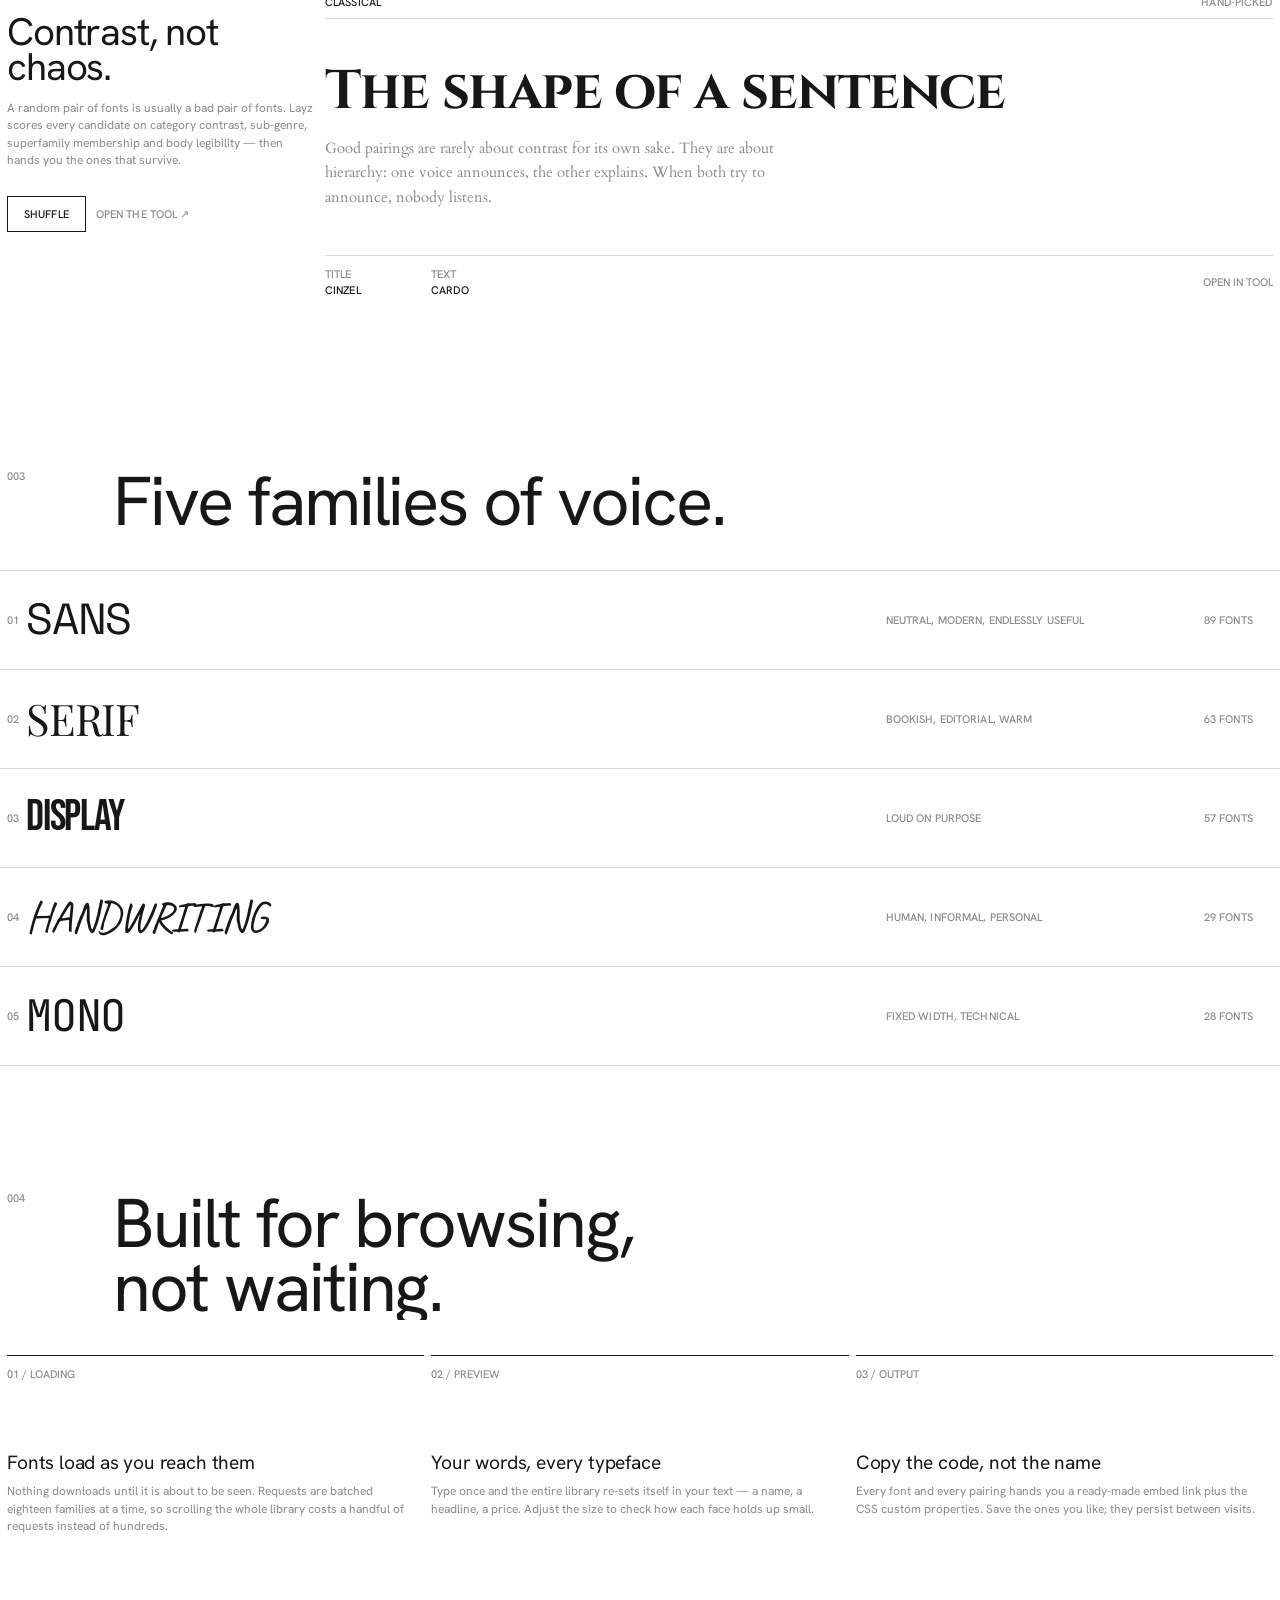
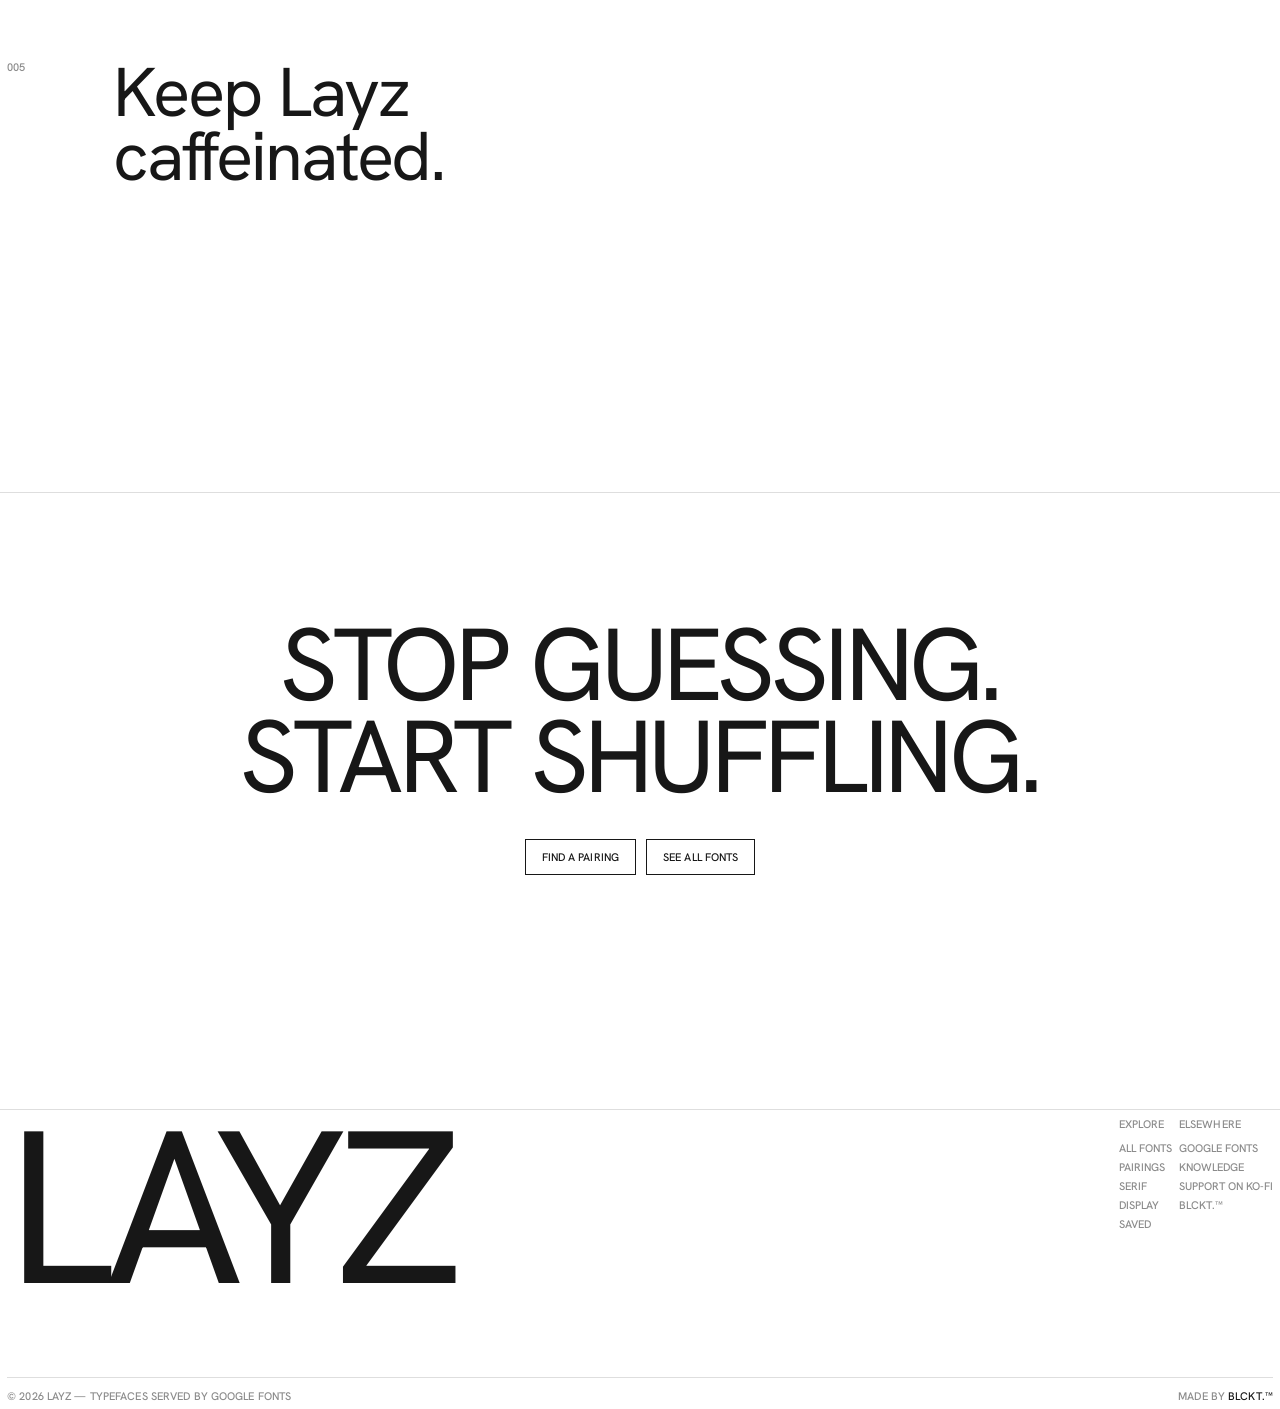
==== commit c40bf278: "Fixes" ====
--- a/index.html
+++ b/index.html
@@ -1,4 +1,4 @@
-<!DOCTYPE html>
+﻿<!DOCTYPE html>
 <html lang="en" data-theme="light">
 <head>
 <meta charset="utf-8">
@@ -40,7 +40,7 @@
       <a href="index.html">Index</a>
       <a href="fonts.html">Fonts</a>
       <a href="pairings.html">Pairings</a>
-      <a href="fonts.html?saved=1">Saved</a>
+      <a href="saved.html">Saved</a>
     </nav>
     <div class="header-actions">
       <button class="icon-btn" data-theme-toggle aria-label="Switch theme" data-cursor="Theme">
@@ -183,6 +183,43 @@
     </div>
   </section>
 
+  <!-- ============ SUPPORT / KO-FI ============
+       NOTE: the Ko-fi handle below is assumed to be ko-fi.com/blckt.
+       If yours differs, change it here and in the footer of each page. -->
+  <section class="section--tight" id="support">
+    <div class="section-head" style="padding-inline:var(--gutter)" data-reveal>
+      <span class="idx label label--soft">005</span>
+      <div class="ttl">
+        <h2 class="big big-2">Keep Layz<br>caffeinated.</h2>
+      </div>
+    </div>
+
+    <div class="kofi" data-reveal="clip">
+      <div class="kofi-col">
+        <span class="label label--soft">Support</span>
+        <p class="prose" style="margin-top:14px">
+          Layz is free, has no ads, no tracking and no account wall &mdash; and it stays that way.
+          If it saved you an afternoon of scrolling through type specimens, a coffee goes a long
+          way toward the next batch of fonts and features.
+        </p>
+        <div class="kofi-actions">
+          <a class="btn btn--solid" href="https://ko-fi.com/blckt" target="_blank" rel="noopener" data-cursor="Ko-fi">
+            Buy me a coffee &#8599;
+          </a>
+          <a class="btn" href="https://blckt.hu" target="_blank" rel="noopener" data-cursor="blckt.hu">
+            See more work &#8599;
+          </a>
+        </div>
+      </div>
+
+      <ul class="kofi-list">
+        <li><span class="num">01</span><span class="label">More typefaces in the library</span></li>
+        <li><span class="num">02</span><span class="label">More hand-picked pairings</span></li>
+        <li><span class="num">03</span><span class="label">Kept free, for everyone</span></li>
+      </ul>
+    </div>
+  </section>
+
   <!-- ============ CTA ============ -->
   <section class="cta" data-reveal>
     <h2>Stop guessing.<br>Start shuffling.</h2>
@@ -204,7 +241,7 @@
         <li><a class="ul-link" href="pairings.html">Pairings</a></li>
         <li><a class="ul-link" href="fonts.html?category=serif">Serif</a></li>
         <li><a class="ul-link" href="fonts.html?category=display">Display</a></li>
-        <li><a class="ul-link" href="fonts.html?saved=1">Saved</a></li>
+        <li><a class="ul-link" href="saved.html">Saved</a></li>
       </ul>
     </div>
     <div class="footer-col">
@@ -212,12 +249,14 @@
       <ul>
         <li><a class="ul-link" href="https://fonts.google.com" target="_blank" rel="noopener">Google Fonts</a></li>
         <li><a class="ul-link" href="https://fonts.google.com/knowledge" target="_blank" rel="noopener">Knowledge</a></li>
+        <li><a class="ul-link" href="https://ko-fi.com/blckt" target="_blank" rel="noopener">Support on Ko-fi</a></li>
+        <li><a class="ul-link" href="https://blckt.hu" target="_blank" rel="noopener">blckt.&trade;</a></li>
       </ul>
     </div>
   </div>
   <div class="footer-bottom">
     <span class="label label--soft">&copy; <span data-year>2026</span> Layz &mdash; Typefaces served by Google Fonts</span>
-    <span class="label label--soft">Made for people who zoom in on letterforms</span>
+    <span class="label label--soft">Made by <a class="ul-link credit" href="https://blckt.hu" target="_blank" rel="noopener" data-cursor="blckt.hu">blckt.&trade;</a></span>
   </div>
 </footer>
 
--- a/css/base.css
+++ b/css/base.css
@@ -335,6 +335,8 @@
 .ul-link.is-active::after { transform: scaleX(1); transform-origin: left; }
 .ul-link .count { opacity: .5; margin-left: 5px; font-variant-numeric: tabular-nums; }
 
+.credit { color: var(--fg); }
+
 /* ---------------- inputs ---------------- */
 .field {
   display: flex;
@@ -466,6 +468,16 @@
 @media (hover: none), (pointer: coarse) {
   .cursor-layer { display: none; }
 }
+
+/* Only hide the system pointer once the custom one is actually running, so a
+   JS failure can never leave the page with no cursor at all. */
+html.cursor-hidden,
+html.cursor-hidden *,
+html.cursor-hidden a,
+html.cursor-hidden button,
+html.cursor-hidden input,
+html.cursor-hidden select,
+html.cursor-hidden [contenteditable="true"] { cursor: none; }
 
 /* ---------------- intro loader ---------------- */
 .intro {
@@ -681,9 +693,15 @@
 }
 .skip-link:focus { top: var(--gutter); }
 
-/* font previews fade in once glyphs land */
-.fnt { opacity: 0; transition: opacity .45s var(--ease-io); }
-.fnt.is-ready { opacity: 1; }
+/* Font previews.
+   These must NEVER be hidden while glyphs load: a 266-row list gated on a
+   network event renders as a blank page whenever Google Fonts is slow, and
+   the row's own name is the preview. font-display: swap already paints the
+   fallback, so we only settle the colour once the real face arrives. */
+.fnt {
+  opacity: 1;
+  transition: color .35s var(--ease-io);
+}
 
 .empty {
   padding: clamp(50px, 14vh, 130px) var(--gutter);
--- a/css/home.css
+++ b/css/home.css
@@ -30,7 +30,15 @@
   letter-spacing: -.045em;
   text-transform: uppercase;
 }
-.hero-title .line { display: block; overflow: hidden; padding-bottom: .06em; margin-bottom: -.06em; }
+/* overflow:hidden masks the slide-up on load; JS drops it once the animation
+   is done so deep descenders (g, y, p) are never clipped afterwards */
+.hero-title .line {
+  display: block;
+  overflow: hidden;
+  padding-bottom: .18em;
+  margin-bottom: -.18em;
+}
+.hero-title.is-settled .line { overflow: visible; }
 .hero-title .line > span {
   display: block;
   animation: heroLine 1.1s var(--ease) both;
@@ -41,9 +49,17 @@
   to   { transform: none; }
 }
 
-/* the word that swaps typefaces */
+/* The word that swaps typefaces.
+   inline-block is needed for the transform, but an inline-block is aligned by
+   its own baseline - and every typeface puts that baseline somewhere else, so
+   each swap would nudge the whole headline up or down. vertical-align: top
+   pins it to the top of the line box instead, making the row height depend
+   only on line-height, which is font-independent. */
 .morph {
   display: inline-block;
+  vertical-align: top;
+  line-height: inherit;
+  white-space: nowrap;
   font-style: normal;
   text-transform: none;
   letter-spacing: -.03em;
@@ -260,6 +276,46 @@
   margin-bottom: 10px;
 }
 
+/* ---------------- support / ko-fi ---------------- */
+.kofi {
+  display: flex;
+  align-items: stretch;
+  gap: 0;
+  margin-inline: var(--gutter);
+  border: 1px solid var(--fg);
+  flex-wrap: wrap;
+}
+.kofi-col {
+  flex: 1 1 340px;
+  min-width: 0;
+  padding: clamp(20px, 3.4vh, 40px);
+}
+.kofi-actions { display: flex; flex-wrap: wrap; gap: 10px; margin-top: clamp(20px, 3vh, 32px); }
+
+.kofi-list {
+  flex: 0 1 auto;
+  width: calc(var(--unit) * 4 - var(--gutter));
+  min-width: 240px;
+  border-left: 1px solid var(--fg);
+  display: flex;
+  flex-direction: column;
+}
+.kofi-list li {
+  flex: 1;
+  display: flex;
+  align-items: center;
+  gap: 14px;
+  padding: 16px clamp(16px, 2vw, 26px);
+  transition: background-color var(--dur-fast) var(--ease-io), color var(--dur-fast) var(--ease-io);
+}
+.kofi-list li + li { border-top: 1px solid var(--line); }
+.kofi-list li:hover { background: var(--fg); color: var(--bg); }
+.kofi-list li:hover .num { color: rgba(var(--bg-rgb), .55); }
+
+@media (max-width: 860px) {
+  .kofi-list { width: 100%; border-left: 0; border-top: 1px solid var(--fg); }
+}
+
 /* ---------------- cta ---------------- */
 .cta {
   padding: var(--gutter);
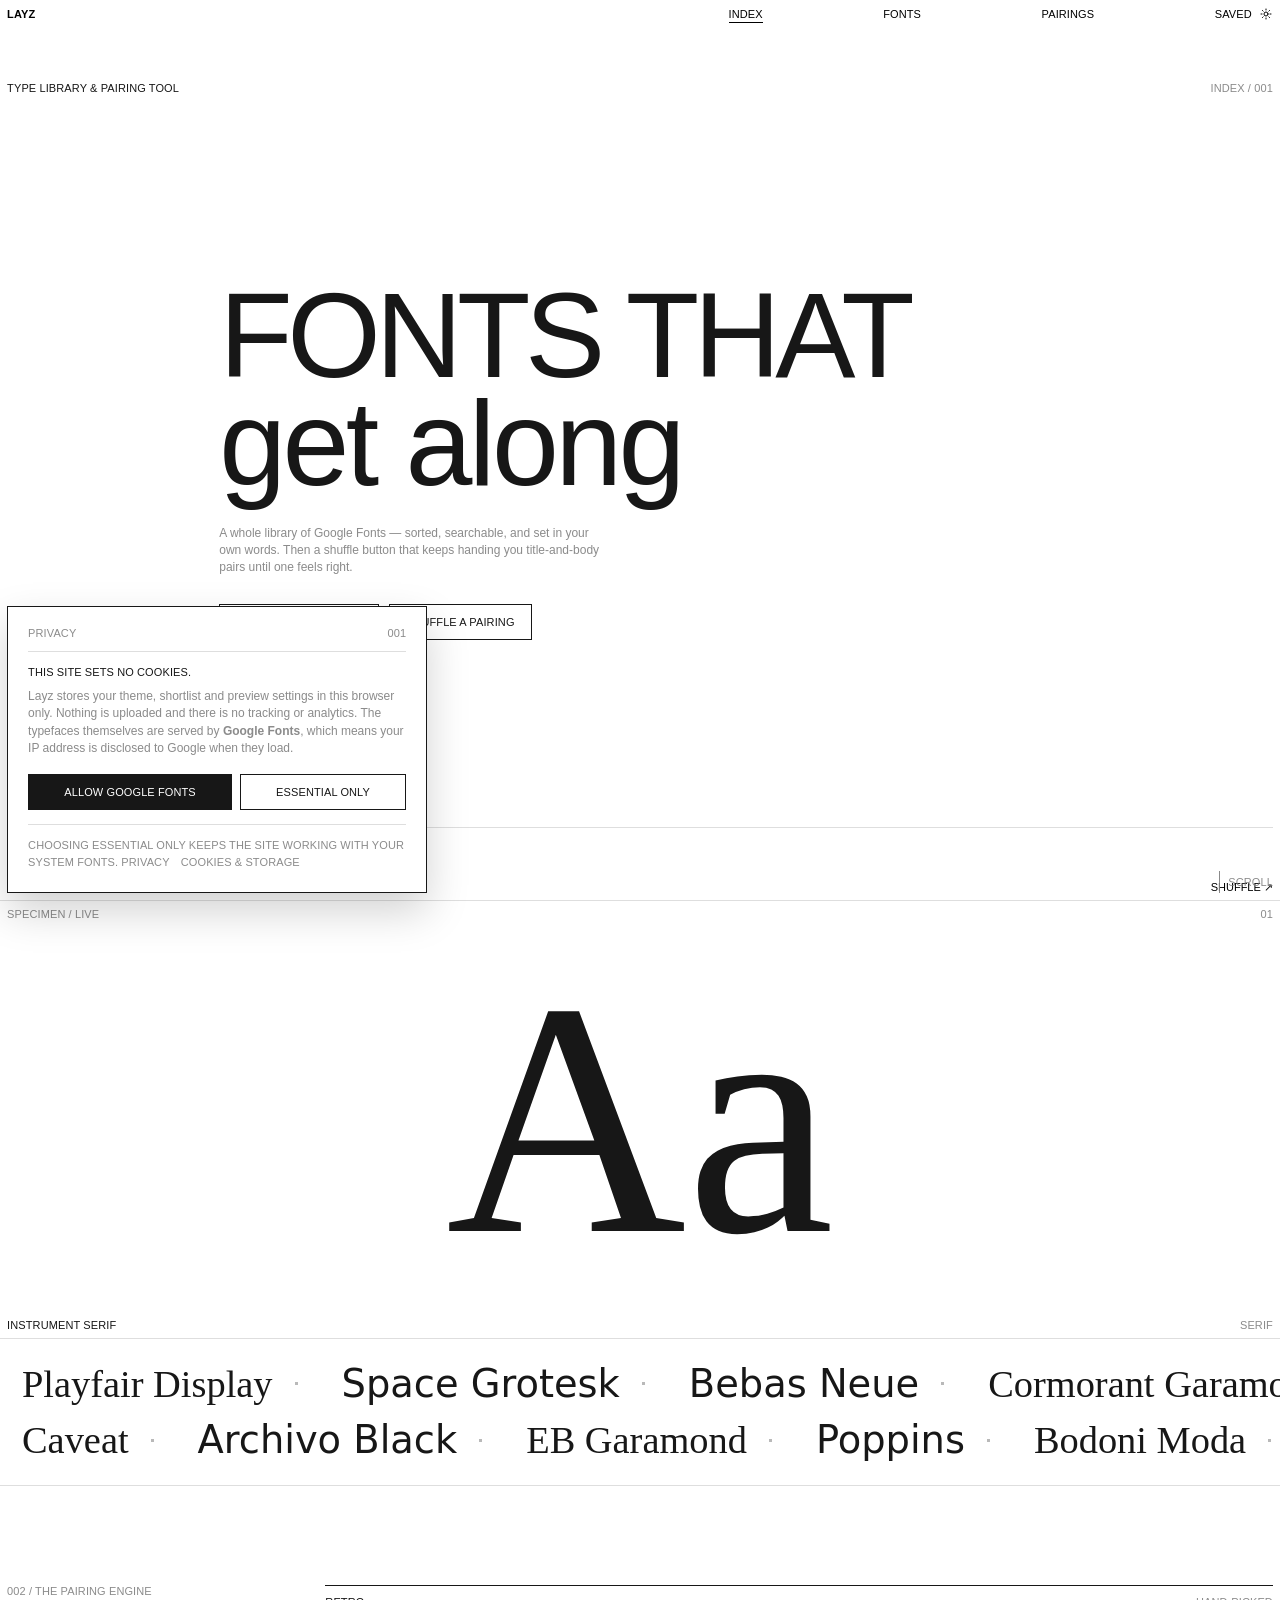
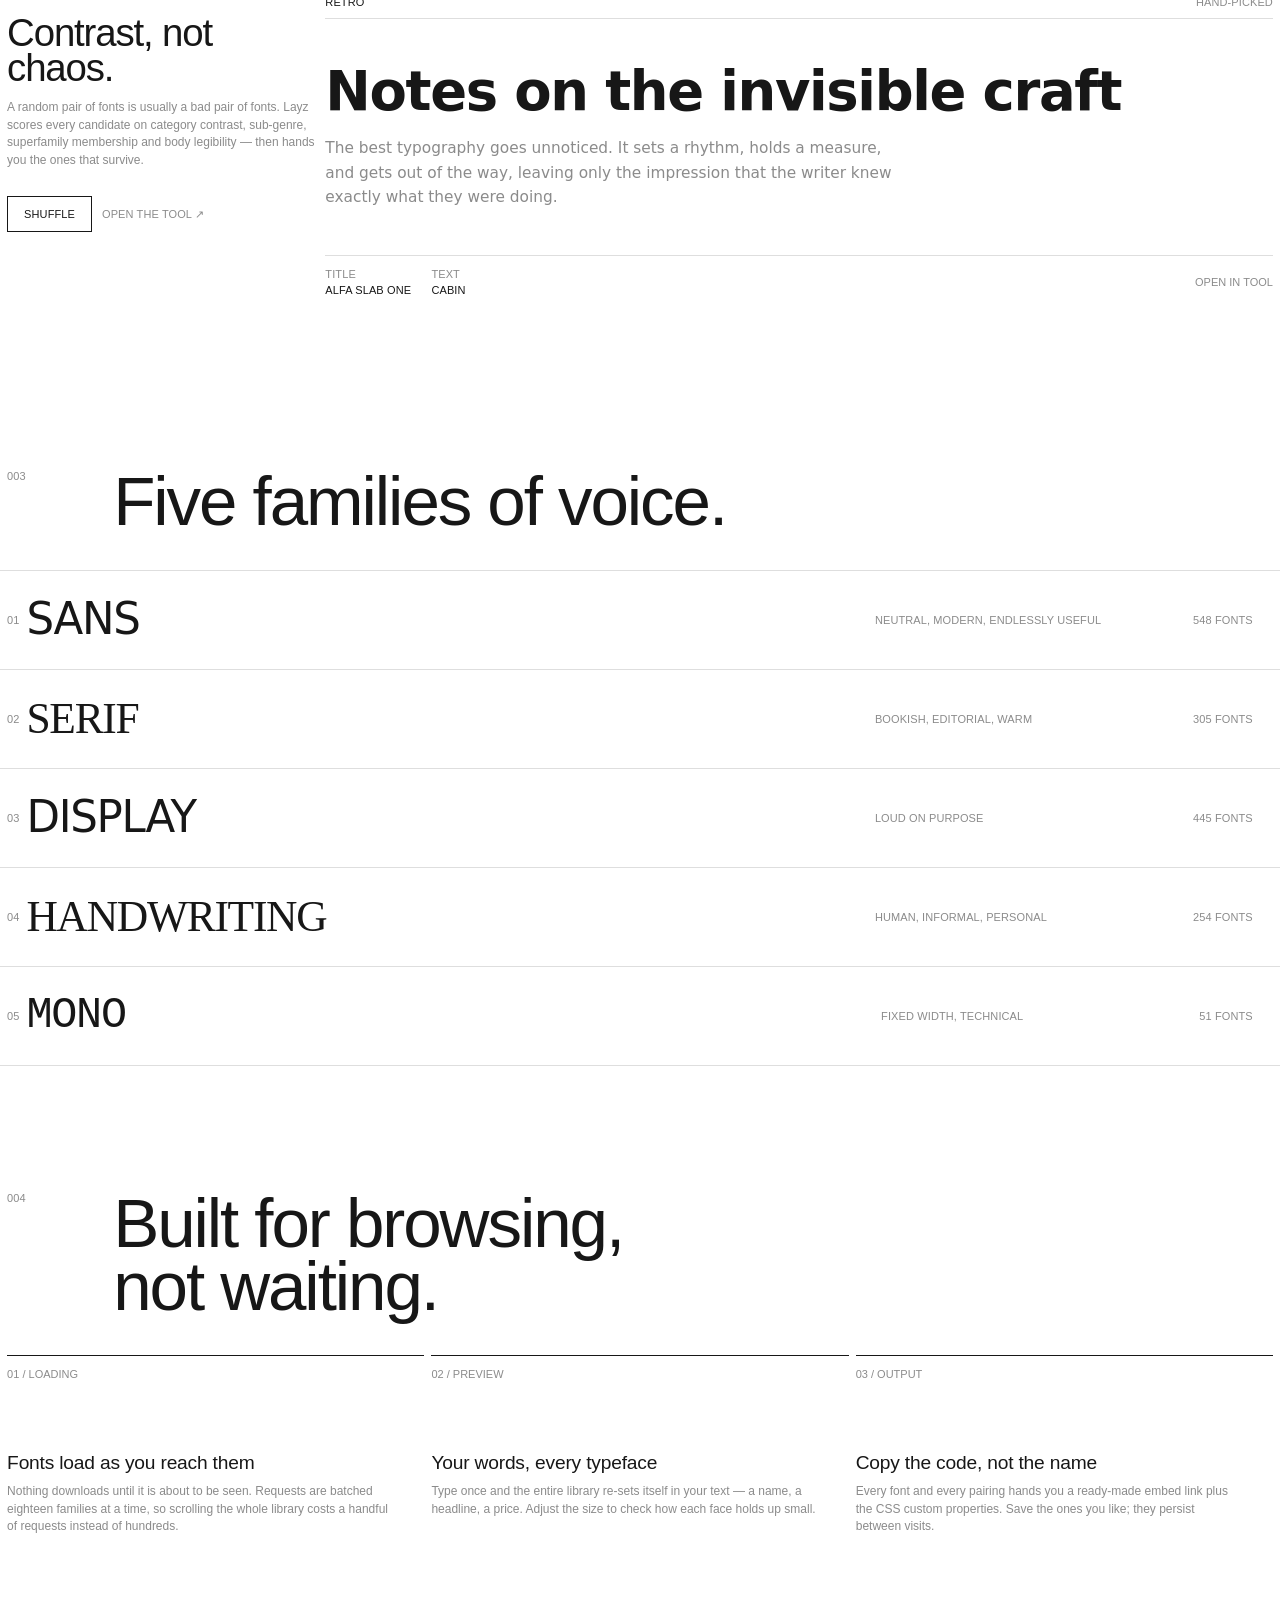
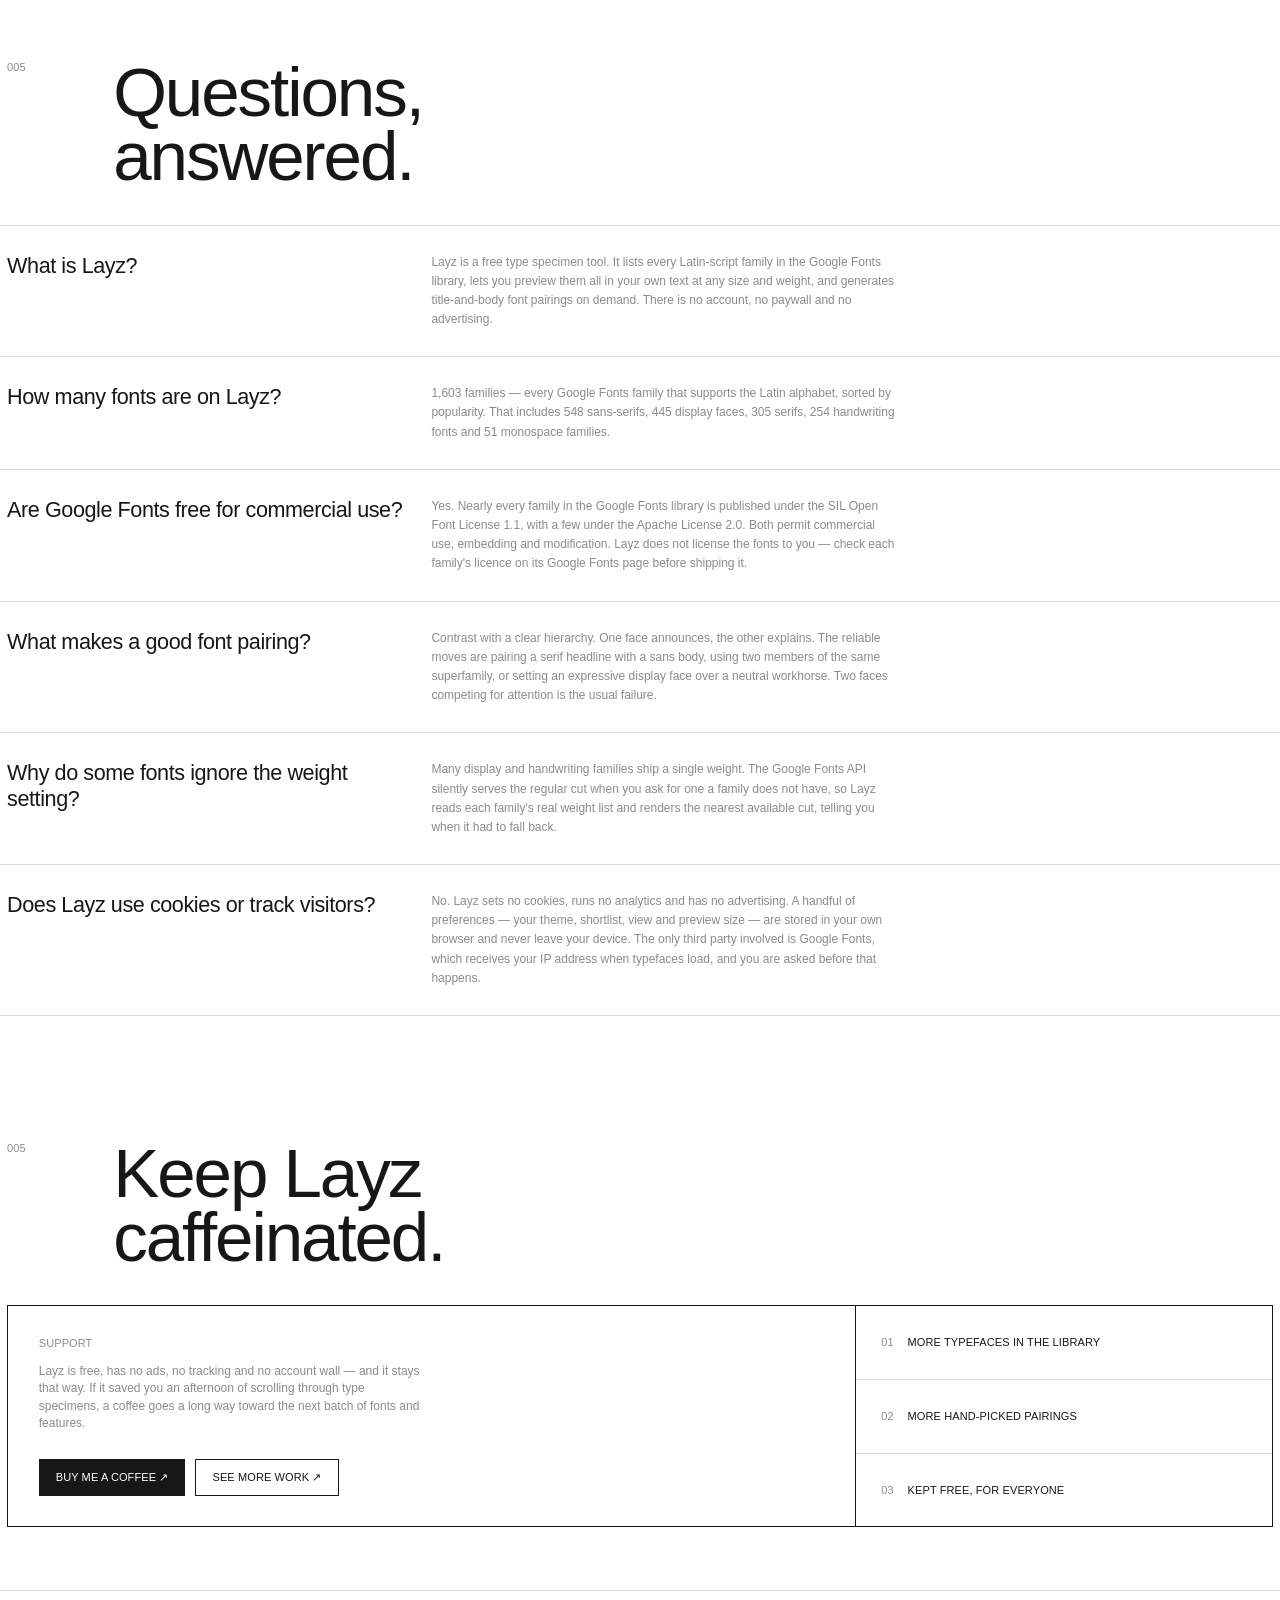
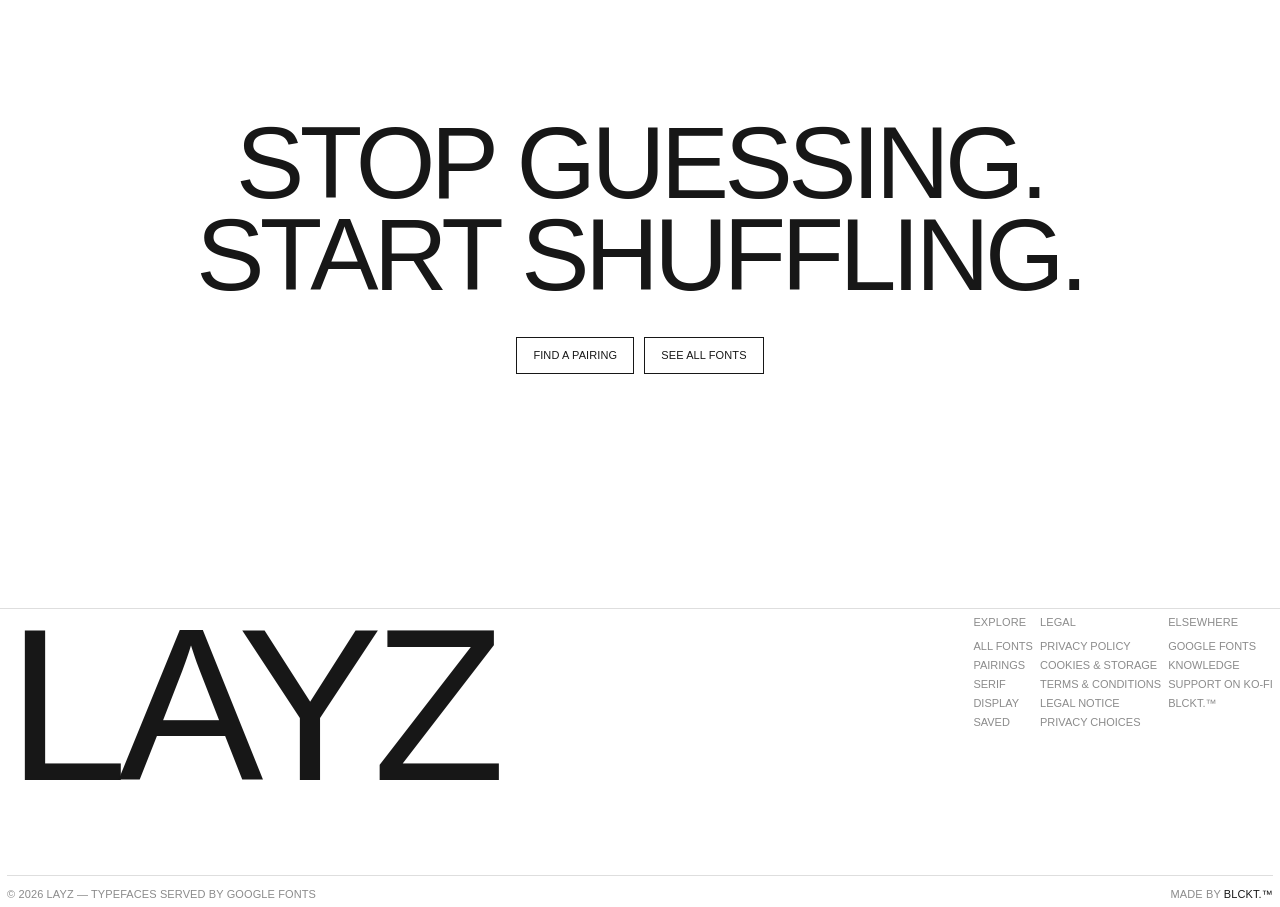
==== commit bfccb12c: "Finalized for real" ====
--- a/index.html
+++ b/index.html
@@ -1,15 +1,35 @@
-﻿<!DOCTYPE html>
+<!DOCTYPE html>
 <html lang="en" data-theme="light">
 <head>
 <meta charset="utf-8">
 <meta name="viewport" content="width=device-width, initial-scale=1">
-<title>Layz - Fonts that get along</title>
-<meta name="description" content="Layz is a minimal library of Google Fonts and the pairings that make them work. Browse 250+ typefaces, preview them with your own words, and shuffle title/body combinations.">
+<title>Layz - 1,600+ Google Fonts and the pairings that work</title>
+<meta name="description" content="Browse every Latin Google Font in one place, preview them in your own words at any size and weight, and shuffle title and body pairings. Free, no tracking, no sign-up.">
 <meta name="color-scheme" content="light dark">
-
-<link rel="preconnect" href="https://fonts.googleapis.com">
-<link rel="preconnect" href="https://fonts.gstatic.com" crossorigin>
-<link rel="stylesheet" href="https://fonts.googleapis.com/css2?family=Hanken+Grotesk:wght@300;400;500;700&display=swap">
+<!-- SEO:START -->
+<link rel="canonical" href="https://layzfonts.com/">
+<meta name="robots" content="index, follow, max-image-preview:large, max-snippet:-1">
+<meta name="author" content="blckt.">
+<meta property="og:type" content="website">
+<meta property="og:site_name" content="Layz">
+<meta property="og:url" content="https://layzfonts.com/">
+<meta property="og:title" content="Layz - 1,600+ Google Fonts and the pairings that work">
+<meta property="og:description" content="Browse every Latin Google Font in one place, preview them in your own words at any size and weight, and shuffle title and body pairings. Free, no tracking, no sign-up.">
+<meta property="og:image" content="https://layzfonts.com/og-image.png">
+<meta property="og:image:width" content="1200">
+<meta property="og:image:height" content="630">
+<meta property="og:image:alt" content="Layz - fonts that get along">
+<meta property="og:locale" content="en">
+<meta name="twitter:card" content="summary_large_image">
+<meta name="twitter:title" content="Layz - 1,600+ Google Fonts and the pairings that work">
+<meta name="twitter:description" content="Browse every Latin Google Font in one place, preview them in your own words at any size and weight, and shuffle title and body pairings. Free, no tracking, no sign-up.">
+<meta name="twitter:image" content="https://layzfonts.com/og-image.png">
+<meta name="theme-color" content="#ffffff" media="(prefers-color-scheme: light)">
+<meta name="theme-color" content="#0a0a0a" media="(prefers-color-scheme: dark)">
+<!-- SEO:END -->
+
+<!-- Google Fonts are attached by consent.js only once the visitor allows it -->
+<script src="js/consent.js"></script>
 
 <link rel="stylesheet" href="css/base.css">
 <link rel="stylesheet" href="css/home.css">
@@ -183,9 +203,44 @@
     </div>
   </section>
 
-  <!-- ============ SUPPORT / KO-FI ============
-       NOTE: the Ko-fi handle below is assumed to be ko-fi.com/blckt.
-       If yours differs, change it here and in the footer of each page. -->
+  <!-- ============ FAQ ============ -->
+  <section class="section--tight" id="faq">
+    <div class="section-head" style="padding-inline:var(--gutter)" data-reveal>
+      <span class="idx label label--soft">005</span>
+      <div class="ttl">
+        <h2 class="big big-2">Questions,<br>answered.</h2>
+      </div>
+    </div>
+
+    <div class="faq">
+      <div class="faq-item">
+        <h3>What is Layz?</h3>
+        <p>Layz is a free type specimen tool. It lists every Latin-script family in the Google Fonts library, lets you preview them all in your own text at any size and weight, and generates title-and-body font pairings on demand. There is no account, no paywall and no advertising.</p>
+      </div>
+      <div class="faq-item">
+        <h3>How many fonts are on Layz?</h3>
+        <p>1,603 families &mdash; every Google Fonts family that supports the Latin alphabet, sorted by popularity. That includes 548 sans-serifs, 445 display faces, 305 serifs, 254 handwriting fonts and 51 monospace families.</p>
+      </div>
+      <div class="faq-item">
+        <h3>Are Google Fonts free for commercial use?</h3>
+        <p>Yes. Nearly every family in the Google Fonts library is published under the SIL Open Font License 1.1, with a few under the Apache License 2.0. Both permit commercial use, embedding and modification. Layz does not license the fonts to you &mdash; check each family's licence on its Google Fonts page before shipping it.</p>
+      </div>
+      <div class="faq-item">
+        <h3>What makes a good font pairing?</h3>
+        <p>Contrast with a clear hierarchy. One face announces, the other explains. The reliable moves are pairing a serif headline with a sans body, using two members of the same superfamily, or setting an expressive display face over a neutral workhorse. Two faces competing for attention is the usual failure.</p>
+      </div>
+      <div class="faq-item">
+        <h3>Why do some fonts ignore the weight setting?</h3>
+        <p>Many display and handwriting families ship a single weight. The Google Fonts API silently serves the regular cut when you ask for one a family does not have, so Layz reads each family's real weight list and renders the nearest available cut, telling you when it had to fall back.</p>
+      </div>
+      <div class="faq-item">
+        <h3>Does Layz use cookies or track visitors?</h3>
+        <p>No. Layz sets no cookies, runs no analytics and has no advertising. A handful of preferences &mdash; your theme, shortlist, view and preview size &mdash; are stored in your own browser and never leave your device. The only third party involved is Google Fonts, which receives your IP address when typefaces load, and you are asked before that happens.</p>
+      </div>
+    </div>
+  </section>
+
+  <!-- ============ SUPPORT / KO-FI ============ -->
   <section class="section--tight" id="support">
     <div class="section-head" style="padding-inline:var(--gutter)" data-reveal>
       <span class="idx label label--soft">005</span>
@@ -203,7 +258,7 @@
           way toward the next batch of fonts and features.
         </p>
         <div class="kofi-actions">
-          <a class="btn btn--solid" href="https://ko-fi.com/blckt" target="_blank" rel="noopener" data-cursor="Ko-fi">
+          <a class="btn btn--solid" href="https://ko-fi.com/layzfonts" target="_blank" rel="noopener" data-cursor="Ko-fi">
             Buy me a coffee &#8599;
           </a>
           <a class="btn" href="https://blckt.hu" target="_blank" rel="noopener" data-cursor="blckt.hu">
@@ -245,11 +300,21 @@
       </ul>
     </div>
     <div class="footer-col">
+      <h4 class="label label--soft">Legal</h4>
+      <ul>
+        <li><a class="ul-link" href="privacy.html">Privacy Policy</a></li>
+        <li><a class="ul-link" href="cookies.html">Cookies &amp; storage</a></li>
+        <li><a class="ul-link" href="terms.html">Terms &amp; Conditions</a></li>
+        <li><a class="ul-link" href="legal.html">Legal Notice</a></li>
+        <li><button class="ul-link" data-consent-open>Privacy choices</button></li>
+      </ul>
+    </div>
+    <div class="footer-col">
       <h4 class="label label--soft">Elsewhere</h4>
       <ul>
         <li><a class="ul-link" href="https://fonts.google.com" target="_blank" rel="noopener">Google Fonts</a></li>
         <li><a class="ul-link" href="https://fonts.google.com/knowledge" target="_blank" rel="noopener">Knowledge</a></li>
-        <li><a class="ul-link" href="https://ko-fi.com/blckt" target="_blank" rel="noopener">Support on Ko-fi</a></li>
+        <li><a class="ul-link" href="https://ko-fi.com/layzfonts" target="_blank" rel="noopener">Support on Ko-fi</a></li>
         <li><a class="ul-link" href="https://blckt.hu" target="_blank" rel="noopener">blckt.&trade;</a></li>
       </ul>
     </div>
@@ -259,6 +324,88 @@
     <span class="label label--soft">Made by <a class="ul-link credit" href="https://blckt.hu" target="_blank" rel="noopener" data-cursor="blckt.hu">blckt.&trade;</a></span>
   </div>
 </footer>
+
+<script type="application/ld+json">
+{
+  "@context": "https://schema.org",
+  "@graph": [
+    {
+      "@type": "WebSite",
+      "@id": "https://layzfonts.com/#website",
+      "url": "https://layzfonts.com/",
+      "name": "Layz",
+      "description": "A free type specimen tool for the Google Fonts library, with a title and body pairing generator.",
+      "inLanguage": "en",
+      "publisher": { "@id": "https://layzfonts.com/#publisher" }
+    },
+    {
+      "@type": "Organization",
+      "@id": "https://layzfonts.com/#publisher",
+      "name": "blckt.",
+      "url": "https://blckt.hu",
+      "email": "hello@blckt.hu"
+    },
+    {
+      "@type": "WebApplication",
+      "@id": "https://layzfonts.com/#app",
+      "name": "Layz",
+      "url": "https://layzfonts.com/",
+      "applicationCategory": "DesignApplication",
+      "applicationSubCategory": "Typography tool",
+      "operatingSystem": "Any modern web browser",
+      "browserRequirements": "Requires JavaScript",
+      "isAccessibleForFree": true,
+      "offers": { "@type": "Offer", "price": "0", "priceCurrency": "EUR" },
+      "featureList": [
+        "Preview 1,603 Google Fonts in your own text",
+        "Filter by category, sub-genre and weight",
+        "Render any family at every weight it ships",
+        "Generate scored title and body font pairings",
+        "Copy ready-made embed links and CSS",
+        "Shortlist fonts and pairings in your browser"
+      ],
+      "screenshot": "https://layzfonts.com/og-image.png",
+      "publisher": { "@id": "https://layzfonts.com/#publisher" }
+    },
+    {
+      "@type": "FAQPage",
+      "@id": "https://layzfonts.com/#faq",
+      "mainEntity": [
+        {
+          "@type": "Question",
+          "name": "What is Layz?",
+          "acceptedAnswer": { "@type": "Answer", "text": "Layz is a free type specimen tool. It lists every Latin-script family in the Google Fonts library, lets you preview them all in your own text at any size and weight, and generates title-and-body font pairings on demand. There is no account, no paywall and no advertising." }
+        },
+        {
+          "@type": "Question",
+          "name": "How many fonts are on Layz?",
+          "acceptedAnswer": { "@type": "Answer", "text": "1,603 families - every Google Fonts family that supports the Latin alphabet, sorted by popularity. That includes 548 sans-serifs, 445 display faces, 305 serifs, 254 handwriting fonts and 51 monospace families." }
+        },
+        {
+          "@type": "Question",
+          "name": "Are Google Fonts free for commercial use?",
+          "acceptedAnswer": { "@type": "Answer", "text": "Yes. Nearly every family in the Google Fonts library is published under the SIL Open Font License 1.1, with a few under the Apache License 2.0. Both permit commercial use, embedding and modification. Layz does not license the fonts to you - check each family's licence on its Google Fonts page before shipping it." }
+        },
+        {
+          "@type": "Question",
+          "name": "What makes a good font pairing?",
+          "acceptedAnswer": { "@type": "Answer", "text": "Contrast with a clear hierarchy. One face announces, the other explains. The reliable moves are pairing a serif headline with a sans body, using two members of the same superfamily, or setting an expressive display face over a neutral workhorse. Two faces competing for attention is the usual failure." }
+        },
+        {
+          "@type": "Question",
+          "name": "Why do some fonts ignore the weight setting?",
+          "acceptedAnswer": { "@type": "Answer", "text": "Many display and handwriting families ship a single weight. The Google Fonts API silently serves the regular cut when you ask for one a family does not have, so Layz reads each family's real weight list and renders the nearest available cut, telling you when it had to fall back." }
+        },
+        {
+          "@type": "Question",
+          "name": "Does Layz use cookies or track visitors?",
+          "acceptedAnswer": { "@type": "Answer", "text": "No. Layz sets no cookies, runs no analytics and has no advertising. A handful of preferences - your theme, shortlist, view and preview size - are stored in your own browser and never leave your device. The only third party involved is Google Fonts, which receives your IP address when typefaces load, and you are asked before that happens." }
+        }
+      ]
+    }
+  ]
+}
+</script>
 
 <script src="js/fonts-data.js"></script>
 <script src="js/font-loader.js"></script>
--- a/css/base.css
+++ b/css/base.css
@@ -21,9 +21,11 @@
   /* one family, four weights - as the reference does */
   --ui: "Hanken Grotesk", "Helvetica Neue", Arial, sans-serif;
 
-  /* 12-column grid, everything in vw */
-  --col: 14.1778vw;
-  --gutter: 2.1333vw;
+  /* Column grid, everything in vw.
+     Phone: 6 columns  -> 6*col + 7*gutter = 100vw
+     Tablet/desktop: 12 columns -> 12*col + 13*gutter = 100vw */
+  --col: 11.8vw;
+  --gutter: 4.1vw;
   --unit: calc(var(--col) + var(--gutter));
 
   --t-xs: 11px;
@@ -144,7 +146,8 @@
   font-size: var(--t-sm);
   line-height: 1.45;
   color: var(--fg-50);
-  max-width: 58ch;
+  /* never allow the measure to exceed its container on a narrow screen */
+  max-width: min(58ch, 100%);
 }
 
 .big {
@@ -429,7 +432,9 @@
 .cursor-layer {
   position: fixed;
   top: 0; left: 0;
-  z-index: 9000;
+  /* above everything - the pointer must never slide under a panel, and the
+     difference blend is what makes it legible over dark surfaces */
+  z-index: 10000;
   pointer-events: none;
   mix-blend-mode: difference;
   opacity: 0;
@@ -528,35 +533,134 @@
 body.page-in  { animation: page-enter var(--dur-slow) var(--ease) both; }
 body.page-out { animation: page-exit .55s var(--ease) both; }
 
-/* ---------------- reveal ---------------- */
-[data-reveal] {
+/* ---------------- reveal ----------------
+   The hidden state is armed by JS (.reveal-armed), never by the attribute
+   alone. Content is therefore visible by default: if the script fails, the
+   observer misses an element, or clip-path is unsupported, the page still
+   reads. Revealing simply removes the armed class - no specificity duel. */
+[data-reveal].reveal-armed {
   opacity: 0;
   transform: translateY(18px);
   transition: opacity .9s var(--ease-out), transform .9s var(--ease-out);
   will-change: opacity, transform;
 }
-[data-reveal="fade"] { transform: none; }
-[data-reveal="clip"] {
+[data-reveal="fade"].reveal-armed { transform: none; }
+[data-reveal="clip"].reveal-armed {
   opacity: 1;
   transform: none;
   clip-path: inset(100% 0 0 0);
   transition: clip-path 1s var(--ease);
 }
-[data-reveal].is-revealed { opacity: 1; transform: none; clip-path: inset(0 0 0 0); }
 
 /* line that draws itself in */
-.rule-draw {
-  height: 1px;
-  background: var(--line);
+.rule-draw { height: 1px; background: var(--line); }
+.rule-draw.reveal-armed {
   transform: scaleX(0);
   transform-origin: left;
   transition: transform 1s var(--ease-out);
 }
-.rule-draw.is-revealed { transform: scaleX(1); }
 
 @keyframes fadeUp {
   from { opacity: 0; transform: translateY(12px); }
   to   { opacity: 1; transform: none; }
+}
+
+/* Transform only, deliberately: if this animation ever fails to advance the
+   links are merely offset, never invisible. */
+@keyframes navIn {
+  from { transform: translateY(18px); }
+  to   { transform: none; }
+}
+
+/* ---------------- consent ---------------- */
+.consent {
+  position: fixed;
+  left: var(--gutter);
+  bottom: var(--gutter);
+  z-index: 9400;
+  width: min(420px, calc(100vw - var(--gutter) * 2));
+  opacity: 0;
+  transform: translateY(12px);
+  pointer-events: none;
+  transition: opacity .4s var(--ease-io), transform .5s var(--ease-out);
+}
+.consent.is-open { opacity: 1; transform: none; pointer-events: auto; }
+
+.consent-panel {
+  padding: 20px;
+  background: var(--bg);
+  border: 1px solid var(--fg);
+  box-shadow: 0 18px 40px rgba(0, 0, 0, .18);
+}
+.consent-head {
+  display: flex;
+  justify-content: space-between;
+  gap: 12px;
+  padding-bottom: 12px;
+  margin-bottom: 14px;
+  border-bottom: 1px solid var(--line);
+}
+.consent h2 { font-size: var(--t-xs); margin-bottom: 10px; }
+.consent .prose { margin-bottom: 16px; }
+.consent-actions { display: flex; flex-wrap: wrap; gap: 8px; }
+.consent-actions .btn { flex: 1 1 auto; justify-content: center; }
+.consent-note {
+  display: block;
+  margin-top: 14px;
+  padding-top: 12px;
+  border-top: 1px solid var(--line);
+  line-height: 1.6;
+}
+.consent-note .ul-link { margin-left: 8px; }
+.consent-note .ul-link:first-child { margin-left: 0; }
+.consent .prose + .prose { margin-top: 10px; }
+
+/* the confirm step carries a little more weight than the first view */
+.consent-warn { position: relative; padding-left: 16px; }
+.consent-warn::before {
+  content: "";
+  position: absolute;
+  left: 0; top: .15em; bottom: .15em;
+  width: 3px;
+  background: var(--fg);
+}
+
+/* persistent notice after declining */
+.consent-bar {
+  position: fixed;
+  left: var(--gutter);
+  bottom: var(--gutter);
+  z-index: 9300;
+  display: flex;
+  align-items: center;
+  gap: 16px;
+  flex-wrap: wrap;
+  max-width: min(560px, calc(100vw - var(--gutter) * 2));
+  padding: 12px 14px;
+  background: var(--bg);
+  border: 1px solid var(--line-strong, var(--fg));
+  opacity: 0;
+  transform: translateY(10px);
+  pointer-events: none;
+  transition: opacity .4s var(--ease-io), transform .5s var(--ease-out);
+}
+.consent-bar.is-open { opacity: 1; transform: none; pointer-events: auto; }
+.consent-bar-x {
+  margin-left: auto;
+  font-size: 15px;
+  line-height: 1;
+  color: var(--fg-30);
+  transition: color var(--dur-fast);
+}
+.consent-bar-x:hover { color: var(--fg); }
+
+@media (max-width: 620px) {
+  .consent-bar { left: 0; right: 0; bottom: 0; max-width: none; border-inline: 0; border-bottom: 0; }
+}
+
+@media (max-width: 620px) {
+  .consent { left: 0; right: 0; bottom: 0; width: auto; }
+  .consent-panel { border-inline: 0; border-bottom: 0; }
 }
 
 /* ---------------- toast ---------------- */
@@ -712,9 +816,20 @@
 
 /* ---------------- responsive ---------------- */
 @media (max-width: 760px) {
-  :root { --t-sm: 13px; }
+  /* 12px reads better than 11 on a phone, and gives controls a real target */
+  :root { --t-xs: 12px; --t-sm: 13.5px; }
 
   .nav-toggle { display: grid; }
+
+  /* Push the theme + menu buttons to the right edge. On desktop .nav carries
+     the auto margin, but on mobile .nav is fixed and leaves the flex flow. */
+  .header-actions { margin-left: auto; gap: 16px; }
+  .icon-btn { width: 20px; height: 20px; }
+  .icon-btn svg { width: 16px; height: 16px; }
+
+  /* The panel is shown/hidden outright - no transition gates whether the menu
+     is usable. Only the links animate, and with `backwards` fill so a stalled
+     or unsupported animation still leaves them in their normal visible state. */
   .nav {
     position: fixed;
     inset: 0;
@@ -726,20 +841,31 @@
     gap: 18px;
     padding: var(--gutter);
     background: var(--bg);
-    mix-blend-mode: normal;
     color: var(--fg);
-    clip-path: inset(0 0 100% 0);
-    pointer-events: none;
-    transition: clip-path .7s var(--ease);
+    display: none;
   }
-  .site-header.is-open .nav { clip-path: inset(0 0 0 0); pointer-events: auto; }
-  .nav a { font-size: 2rem; font-weight: 400; letter-spacing: -.02em; }
+  .site-header.is-open .nav { display: flex; }
+  .site-header.is-open .nav a { animation: navIn .45s var(--ease-out) backwards; }
+  .site-header.is-open .nav a:nth-child(1) { animation-delay: .02s; }
+  .site-header.is-open .nav a:nth-child(2) { animation-delay: .07s; }
+  .site-header.is-open .nav a:nth-child(3) { animation-delay: .12s; }
+  .site-header.is-open .nav a:nth-child(4) { animation-delay: .17s; }
+  .nav a { font-size: 2rem; font-weight: 400; letter-spacing: -.02em; padding: 6px 0; }
   .nav a::after { display: none; }
-  .nav a[aria-current="page"] { opacity: .5; }
+  .nav a[aria-current="page"] { opacity: .45; }
+
+  /* The open menu lives inside a difference-blended header, which would
+     invert the whole panel. Drop the blend while it is open. */
+  .site-header.is-open { mix-blend-mode: normal; color: var(--fg); }
 
   .rows-item { min-height: 84px; }
   .footer-top { flex-direction: column; }
   .corner { display: none; }
+
+  /* comfortable touch targets */
+  .btn { padding: 13px 18px; }
+  .ul-link { padding-block: 4px; }
+  select.select { padding-block: 4px; }
 }
 
 @media (prefers-reduced-motion: reduce) {
--- a/css/home.css
+++ b/css/home.css
@@ -276,6 +276,41 @@
   margin-bottom: 10px;
 }
 
+/* ---------------- faq ---------------- */
+.faq { border-top: 1px solid var(--line); }
+.faq-item {
+  display: flex;
+  align-items: flex-start;
+  gap: var(--gutter);
+  flex-wrap: wrap;
+  padding: clamp(18px, 3vh, 30px) var(--gutter);
+  border-bottom: 1px solid var(--line);
+  transition: background-color var(--dur-fast) var(--ease-io);
+}
+.faq-item:hover { background: rgba(var(--fg-rgb), .03); }
+.faq-item h3 {
+  flex: none;
+  width: calc(var(--unit) * 4 - var(--gutter));
+  min-width: 220px;
+  font-size: clamp(1rem, 1.7vw, 1.35rem);
+  font-weight: 400;
+  letter-spacing: -.02em;
+  line-height: 1.2;
+}
+.faq-item p {
+  flex: 1;
+  min-width: 260px;
+  font-size: var(--t-sm);
+  line-height: 1.6;
+  color: var(--fg-50);
+  max-width: 70ch;
+}
+
+@media (max-width: 760px) {
+  .faq-item h3 { width: 100%; min-width: 0; }
+  .faq-item p { min-width: 0; }
+}
+
 /* ---------------- support / ko-fi ---------------- */
 .kofi {
   display: flex;
@@ -338,3 +373,28 @@
   .hero-core { margin-left: 0; }
   .showcase-copy { width: 100%; }
 }
+
+@media (max-width: 760px) {
+  /* A full-height hero on a phone leaves big voids between the three blocks -
+     stack it normally and let the page start scrolling sooner. */
+  .hero {
+    min-height: auto;
+    padding-top: calc(var(--header-h) + 40px);
+    padding-bottom: 34px;
+    gap: 30px;
+  }
+  .hero-meta { flex-direction: column; gap: 6px; }
+  .hero-foot { flex-direction: column; align-items: flex-start; gap: 18px; }
+  .scroll-cue { display: none; }
+  .stats { width: 100%; row-gap: 20px; }
+  .stat { flex: 1 1 40%; min-width: 0; }
+
+  .specimen-stage { padding-block: 18px; font-size: clamp(5rem, 30vw, 9rem); }
+  .marquee span { font-size: 1.35rem; padding-inline: 14px; }
+
+  .showcase { flex-direction: column; }
+  .pair-preview-body { padding-block: 24px; }
+  .cat-name { font-size: 1.5rem; }
+  .features { gap: 26px; }
+  .kofi-actions .btn { flex: 1 1 100%; justify-content: center; }
+}
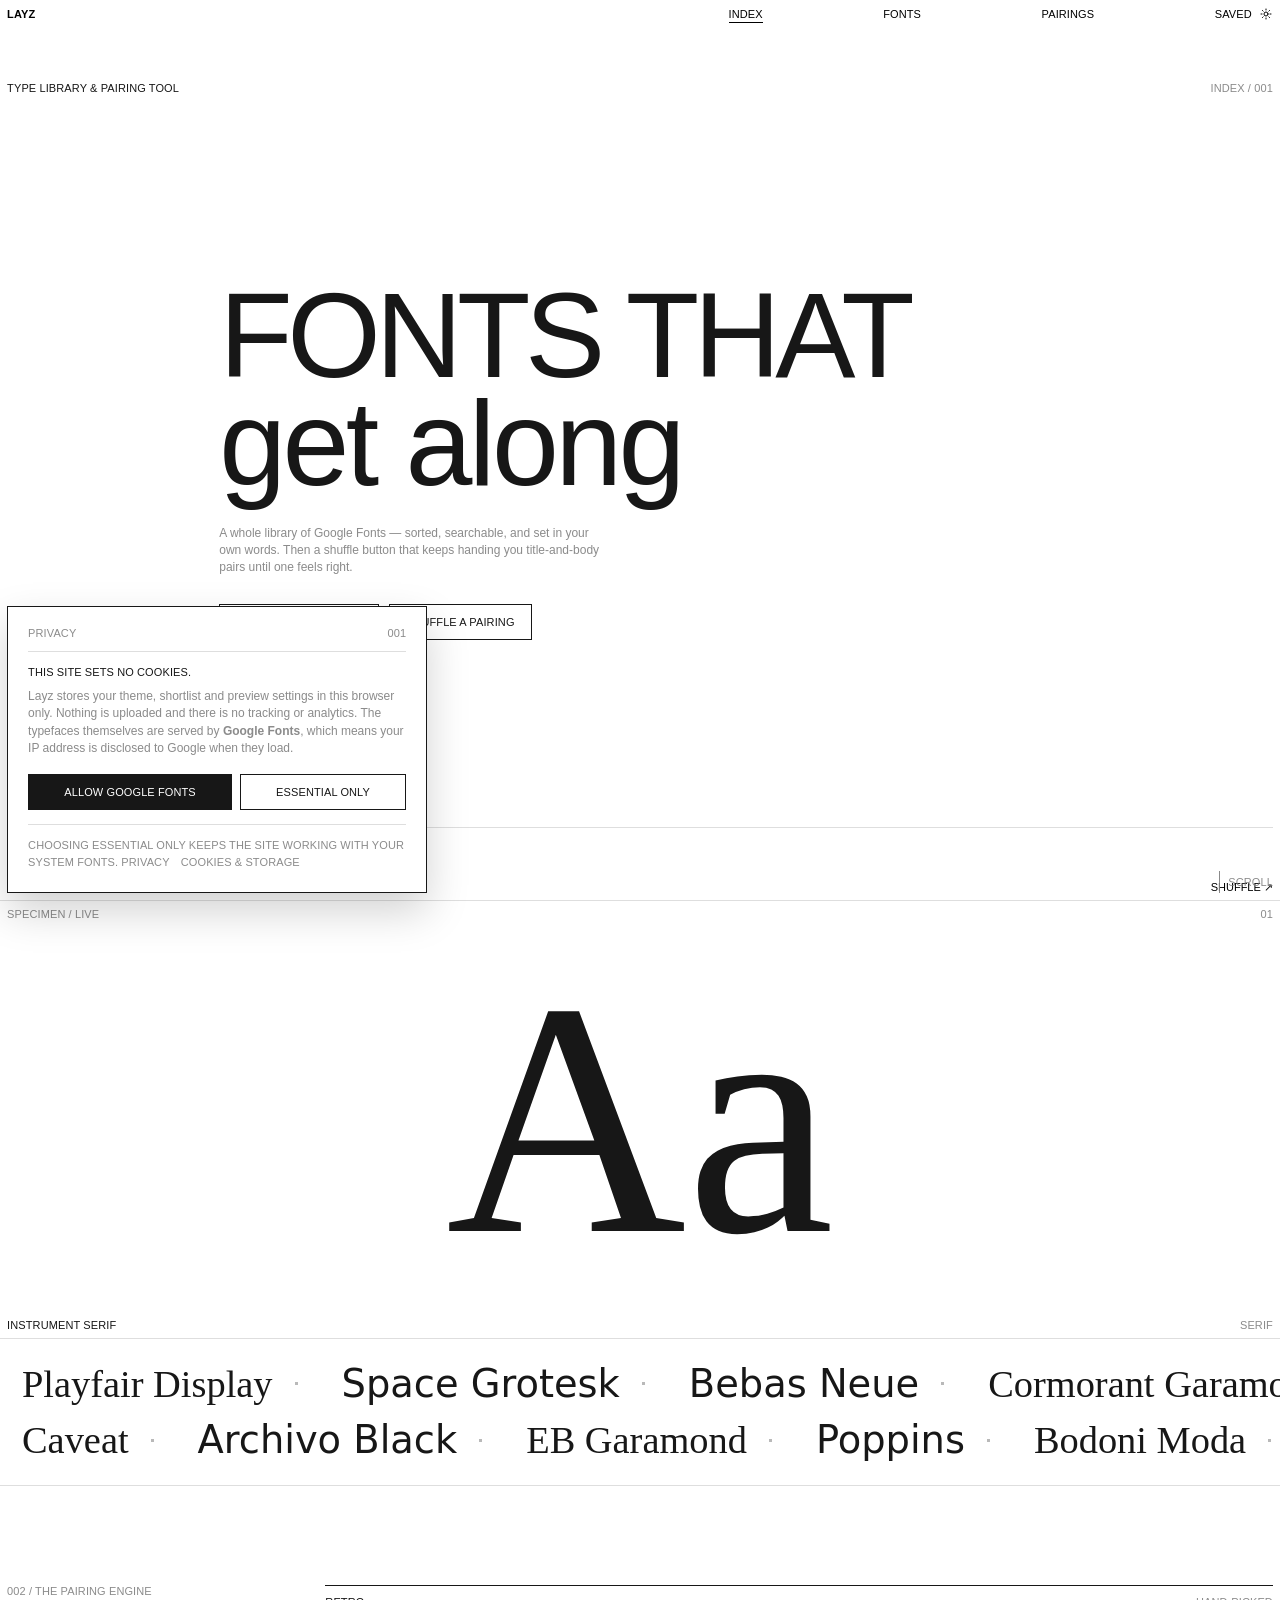
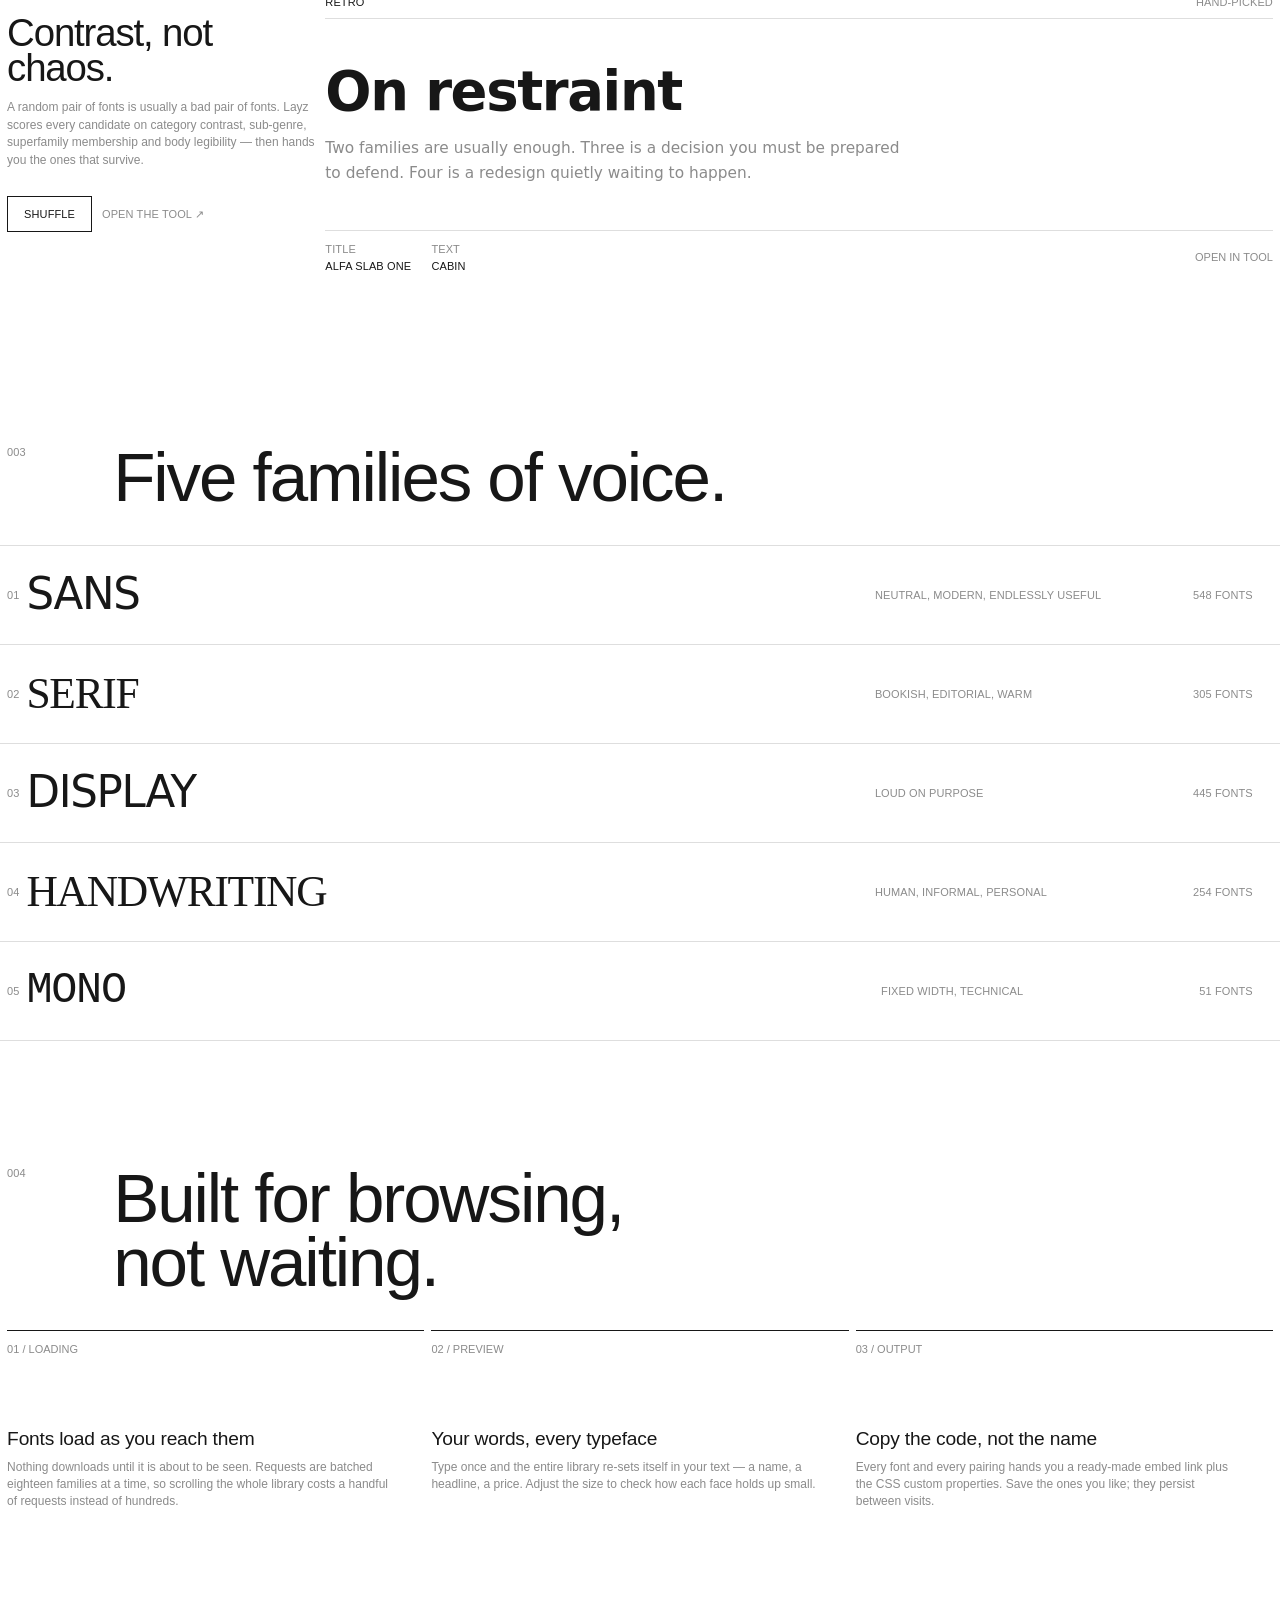
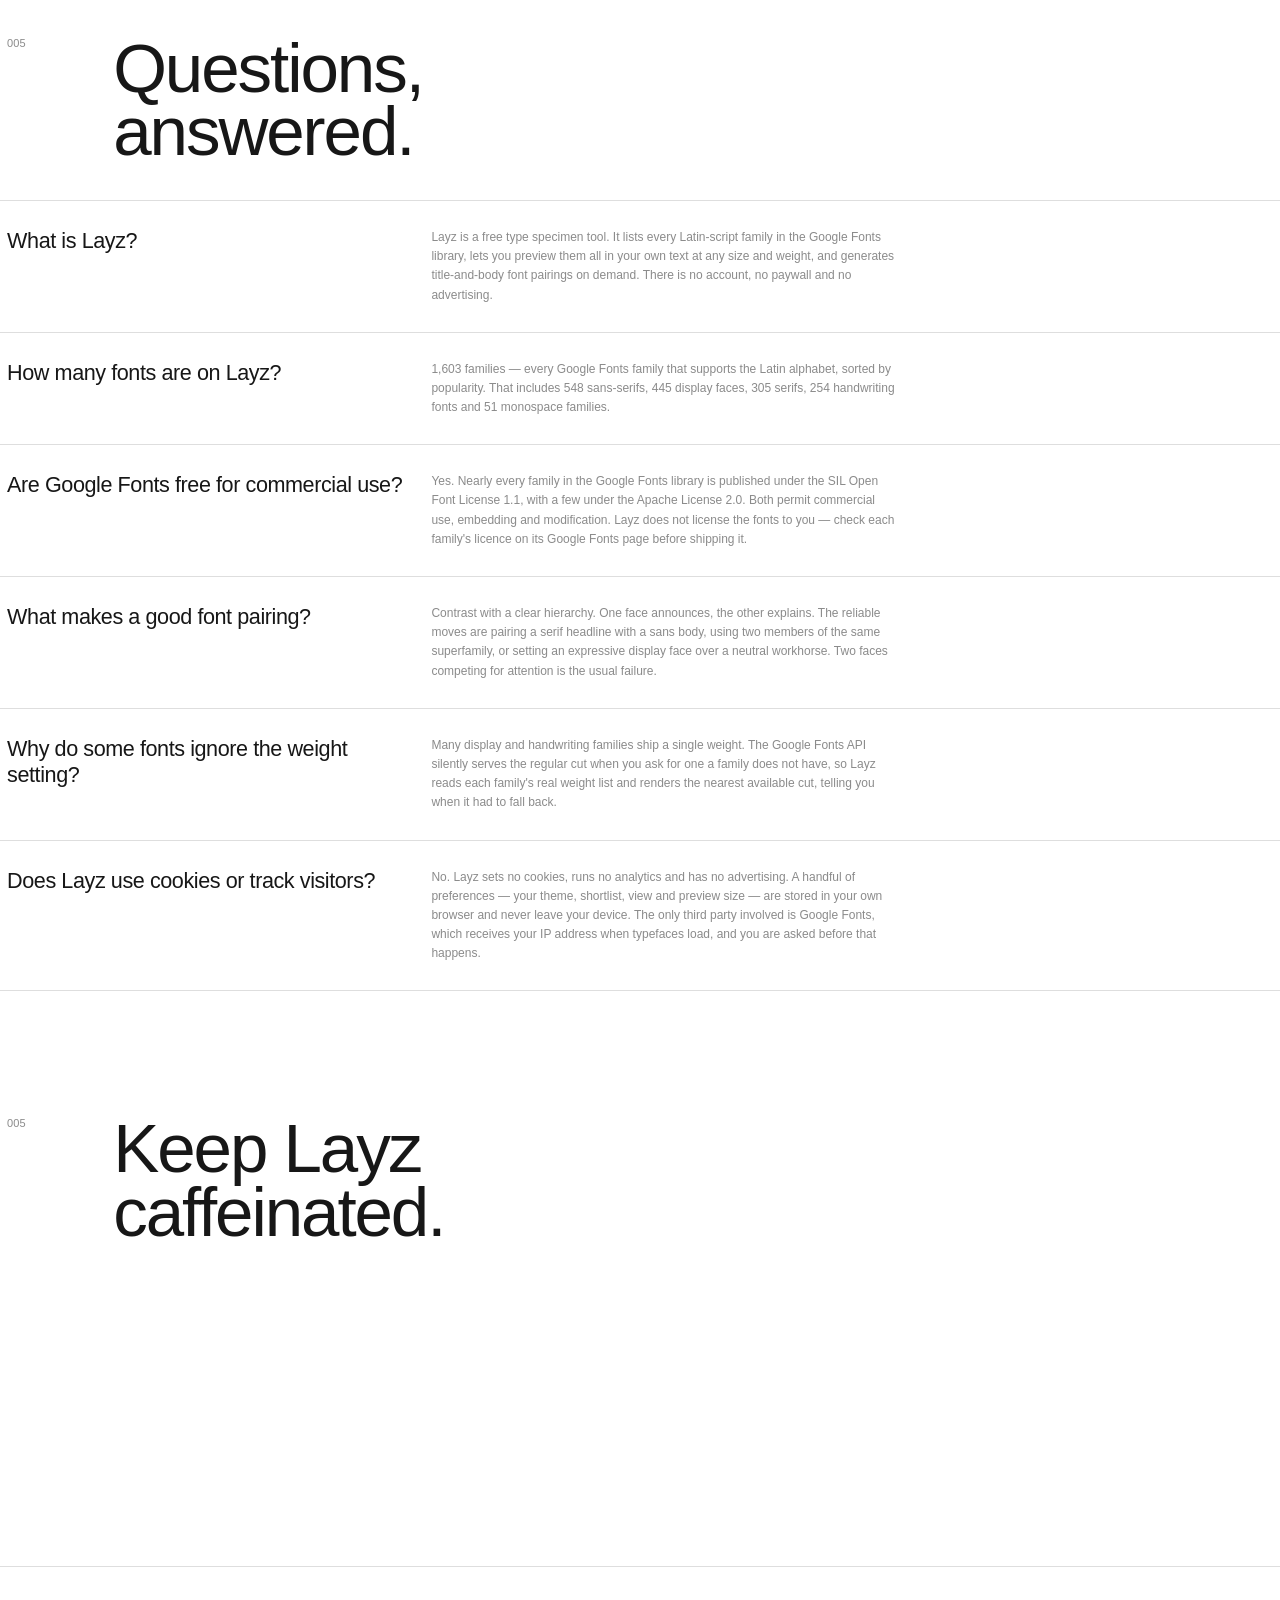
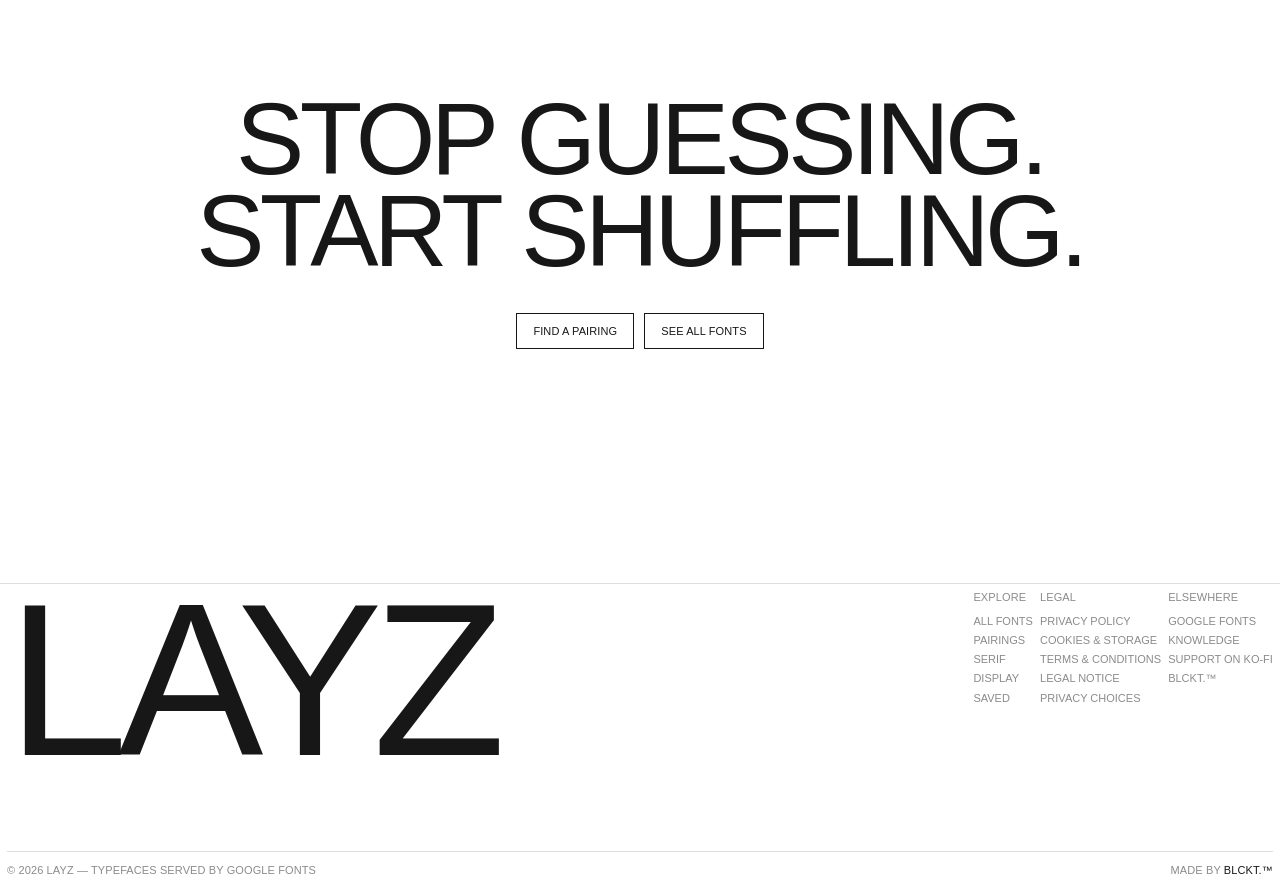
==== commit 564a77a2: "Theme change" ====
--- a/index.html
+++ b/index.html
@@ -24,8 +24,7 @@
 <meta name="twitter:title" content="Layz - 1,600+ Google Fonts and the pairings that work">
 <meta name="twitter:description" content="Browse every Latin Google Font in one place, preview them in your own words at any size and weight, and shuffle title and body pairings. Free, no tracking, no sign-up.">
 <meta name="twitter:image" content="https://layzfonts.com/og-image.png">
-<meta name="theme-color" content="#ffffff" media="(prefers-color-scheme: light)">
-<meta name="theme-color" content="#0a0a0a" media="(prefers-color-scheme: dark)">
+<meta name="theme-color" content="#ffffff">
 <!-- SEO:END -->
 
 <!-- Google Fonts are attached by consent.js only once the visitor allows it -->
@@ -39,7 +38,9 @@
   (function () {
     try {
       var t = localStorage.getItem('layz.theme');
-      if (!t) { t = matchMedia('(prefers-color-scheme: dark)').matches ? 'dark' : 'light'; }
+      /* Light is the default regardless of the OS setting; only an explicit
+         toggle (stored in layz.theme) can switch it. */
+      if (t !== 'dark' && t !== 'light') { t = 'light'; }
       document.documentElement.setAttribute('data-theme', t);
     } catch (e) {}
   })();
--- a/css/base.css
+++ b/css/base.css
@@ -6,6 +6,11 @@
 
 /* ---------------- tokens ---------------- */
 :root {
+  /* Pin the UA's own rendering (scrollbars, form controls, autofill) to the
+     site's theme. Without this a visitor whose OS is in dark mode would get
+     dark scrollbars framing a light page. */
+  color-scheme: light;
+
   --fg-rgb: 23, 23, 23;
   --bg-rgb: 255, 255, 255;
 
@@ -50,6 +55,8 @@
 }
 
 [data-theme="dark"] {
+  color-scheme: dark;
+
   --fg-rgb: 237, 237, 237;
   --bg-rgb: 10, 10, 10;
 }
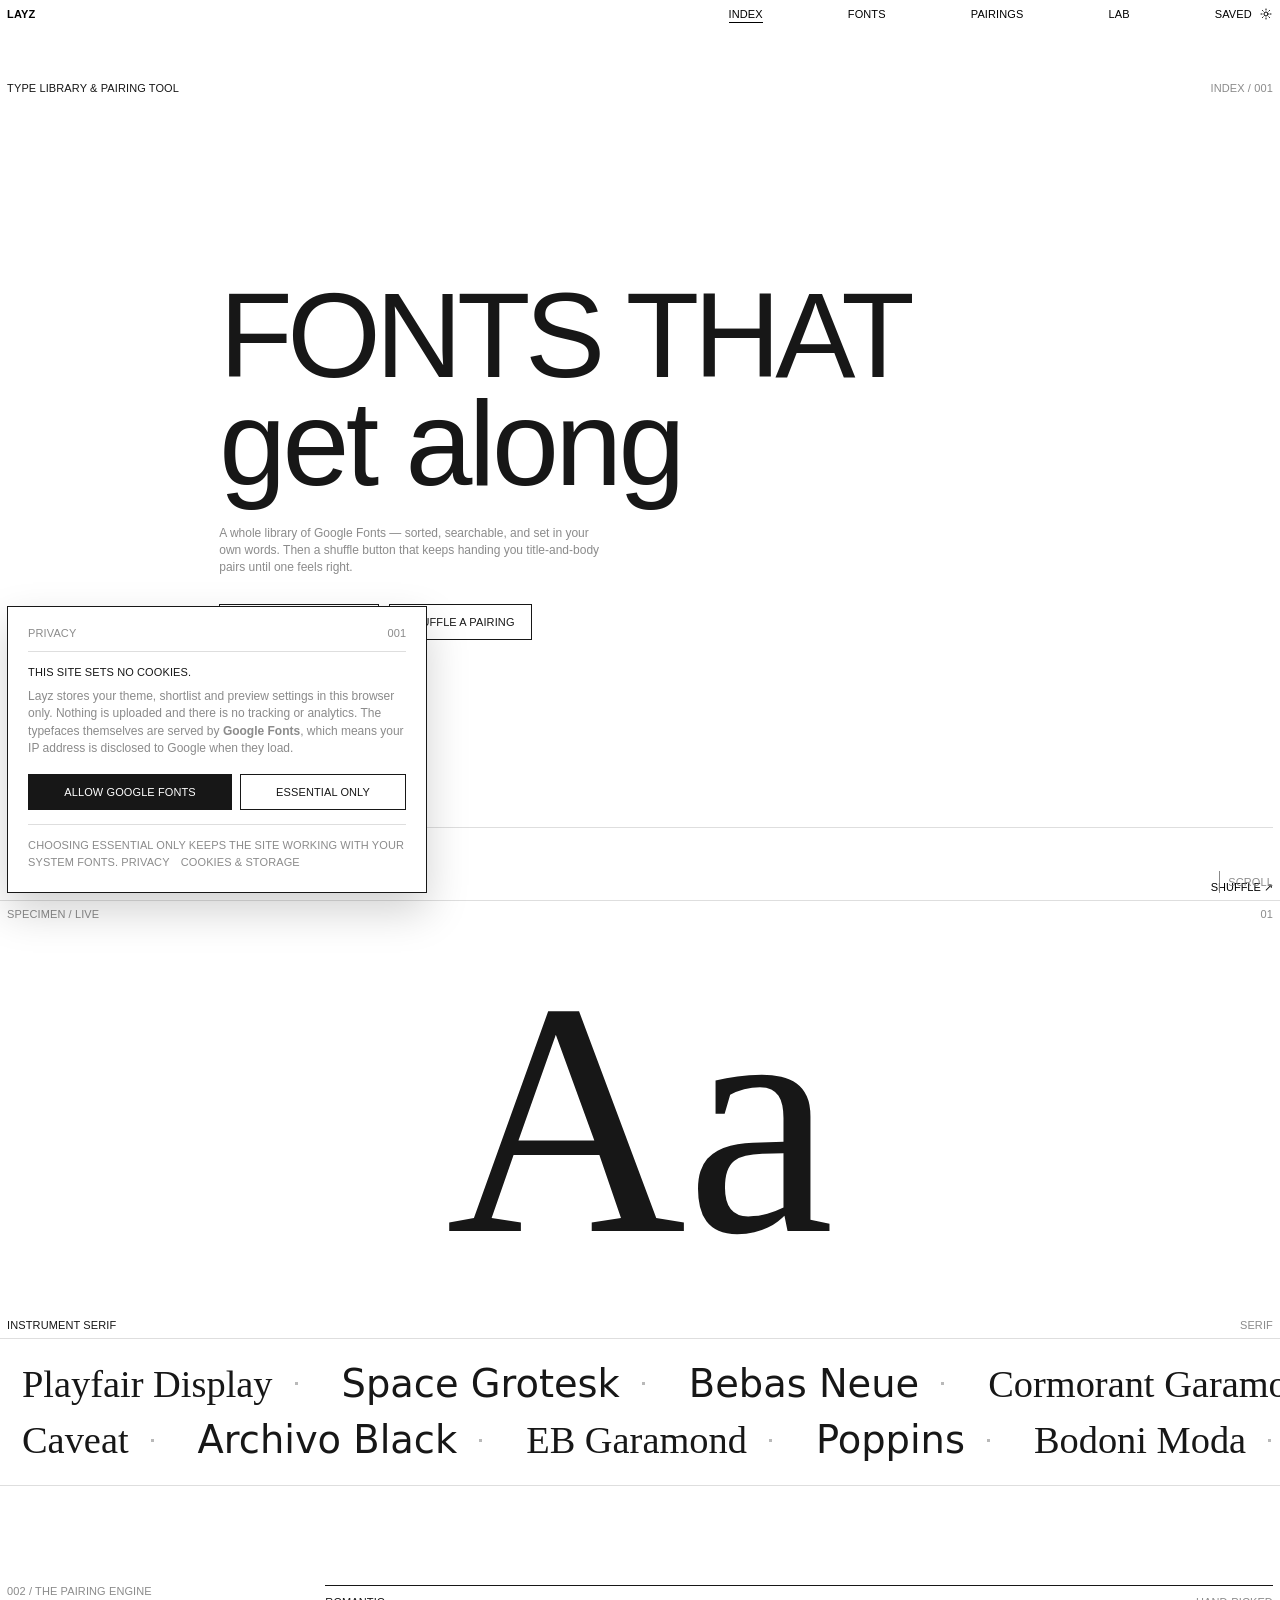
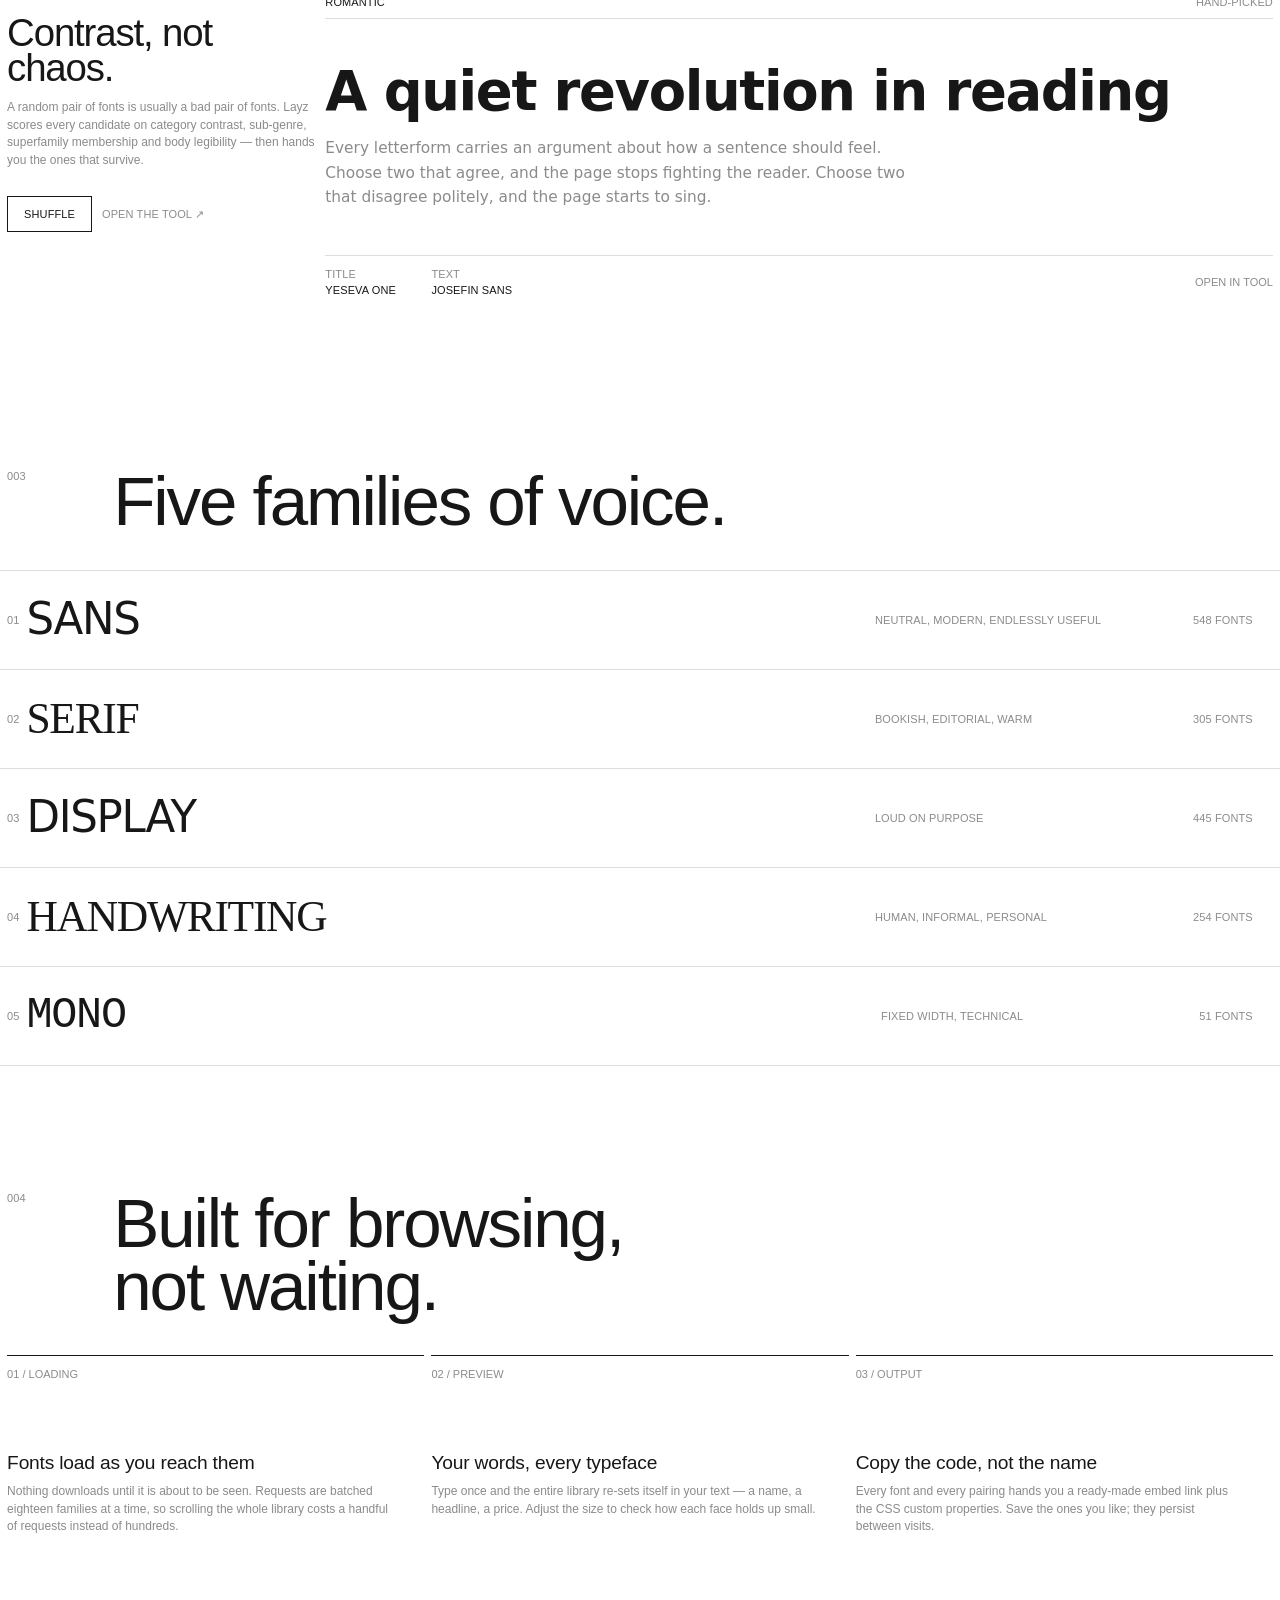
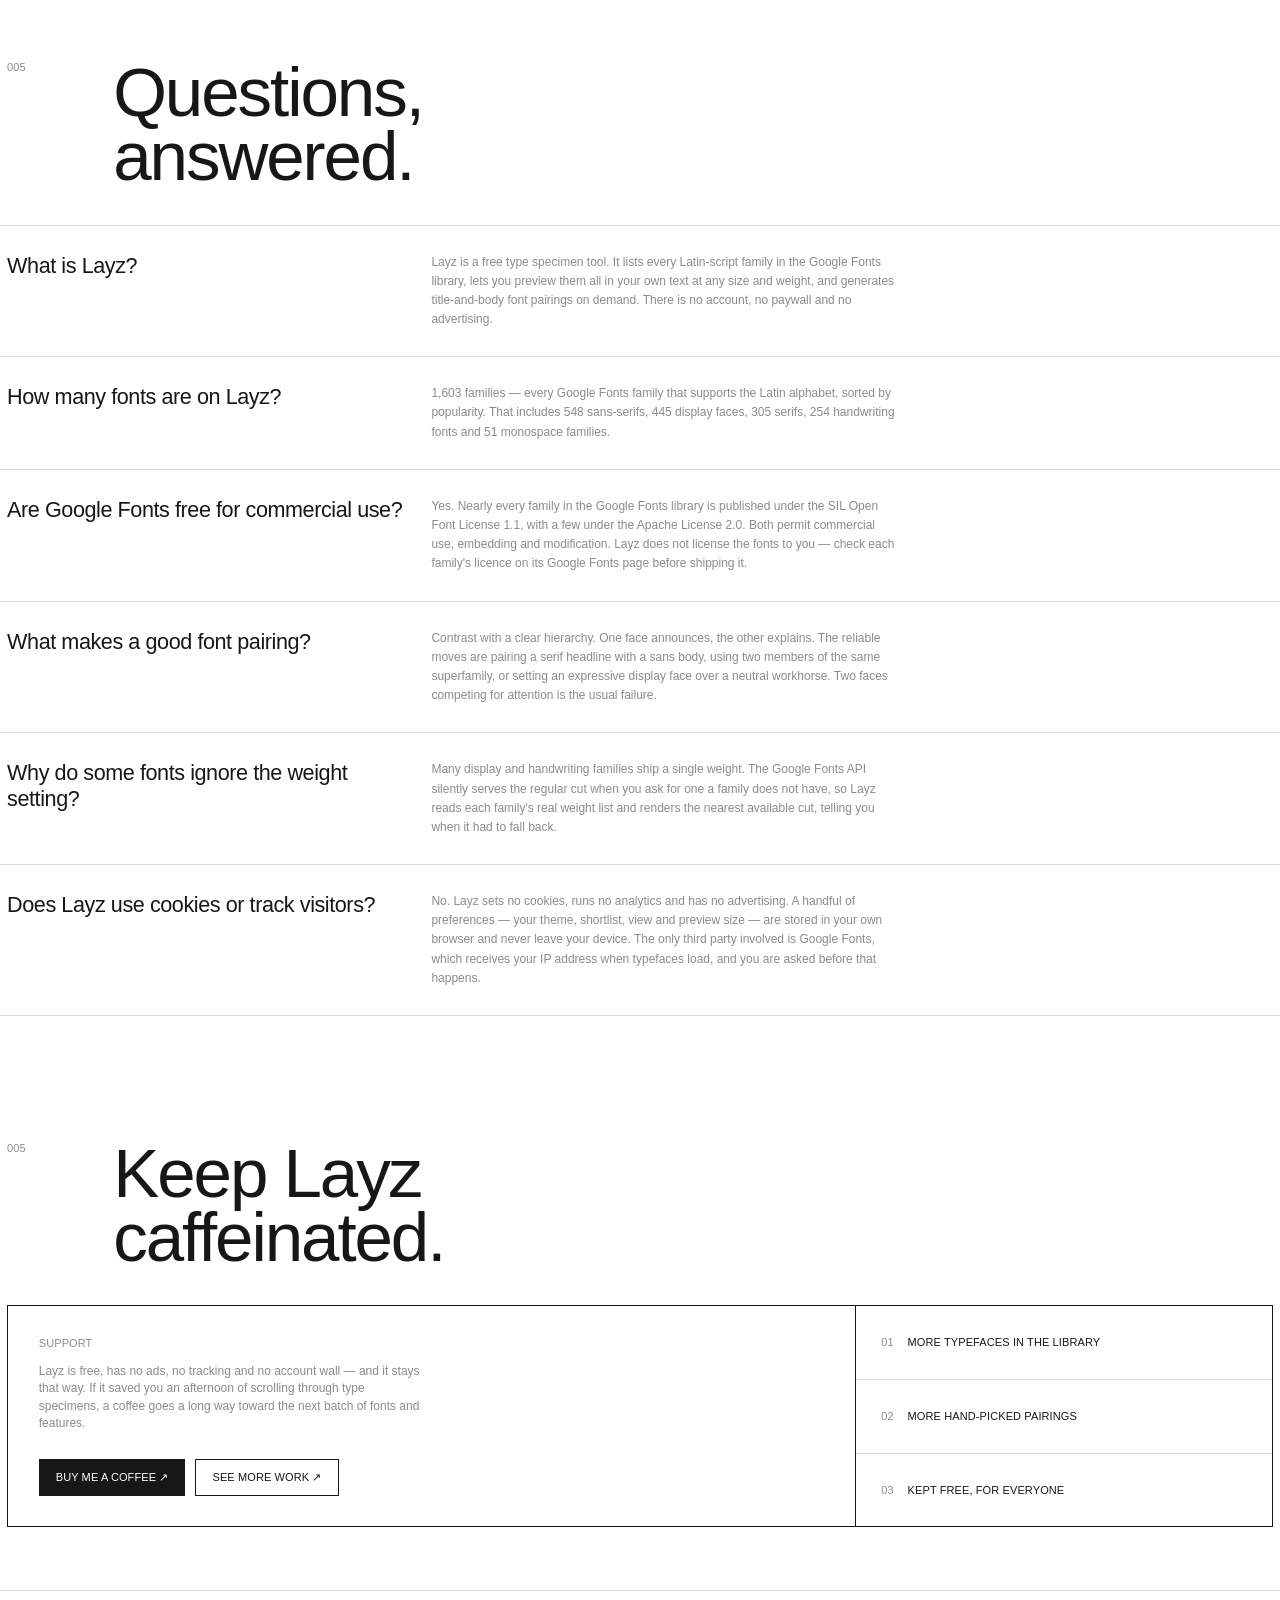
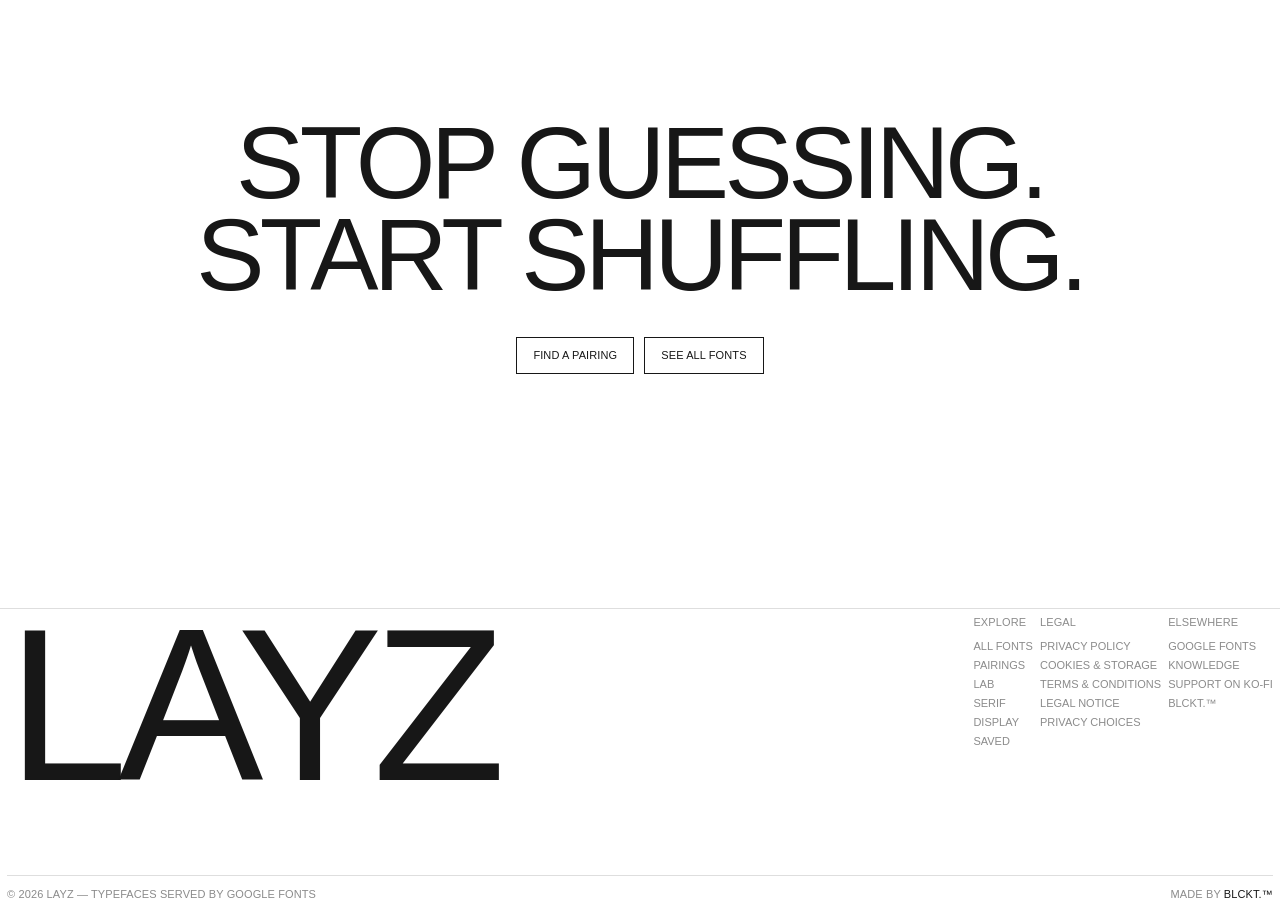
==== commit 274cb552: "New stuff" ====
--- a/index.html
+++ b/index.html
@@ -61,6 +61,7 @@
       <a href="index.html">Index</a>
       <a href="fonts.html">Fonts</a>
       <a href="pairings.html">Pairings</a>
+      <a href="lab.html">Lab</a>
       <a href="saved.html">Saved</a>
     </nav>
     <div class="header-actions">
@@ -295,6 +296,7 @@
       <ul>
         <li><a class="ul-link" href="fonts.html">All fonts</a></li>
         <li><a class="ul-link" href="pairings.html">Pairings</a></li>
+        <li><a class="ul-link" href="lab.html">Lab</a></li>
         <li><a class="ul-link" href="fonts.html?category=serif">Serif</a></li>
         <li><a class="ul-link" href="fonts.html?category=display">Display</a></li>
         <li><a class="ul-link" href="saved.html">Saved</a></li>
--- a/css/base.css
+++ b/css/base.css
@@ -6,6 +6,44 @@
 
 /* ---------------- tokens ---------------- */
 :root {
+  /* one family, four weights - as the reference does */
+  --ui: "Hanken Grotesk", "Helvetica Neue", Arial, sans-serif;
+
+  /* Column grid, everything in vw.
+     Phone: 6 columns  -> 6*col + 7*gutter = 100vw
+     Tablet/desktop: 12 columns -> 12*col + 13*gutter = 100vw */
+  --col: 11.8vw;
+  --gutter: 4.1vw;
+  --unit: calc(var(--col) + var(--gutter));
+
+  --t-xs: 11px;
+  --t-sm: 12px;
+
+  --ease: cubic-bezier(.86, 0, .07, 1);
+  --ease-out: cubic-bezier(.16, 1, .3, 1);
+  --ease-io: cubic-bezier(.4, 0, .2, 1);
+
+  --dur-fast: .2s;
+  --dur: .5s;
+  --dur-slow: .9s;
+
+  --header-h: calc(var(--gutter) * 2 + 14px);
+}
+
+@media (min-width: 768px) {
+  :root { --col: 7.2049vw; --gutter: 1.0417vw; }
+}
+@media (min-width: 1024px) {
+  :root { --col: 7.7315vw; --gutter: .5556vw; }
+}
+
+/* ---------------- palette ----------------
+   Kept separate from the layout tokens above so a palette can be re-applied
+   to a nested element (the Lab's invert preview, a brand canvas) without
+   also resetting --col / --gutter, which only the :root media queries
+   override. */
+:root,
+[data-theme="light"] {
   /* Pin the UA's own rendering (scrollbars, form controls, autofill) to the
      site's theme. Without this a visitor whose OS is in dark mode would get
      dark scrollbars framing a light page. */
@@ -13,7 +51,26 @@
 
   --fg-rgb: 23, 23, 23;
   --bg-rgb: 255, 255, 255;
-
+}
+
+[data-theme="dark"] {
+  color-scheme: dark;
+
+  --fg-rgb: 237, 237, 237;
+  --bg-rgb: 10, 10, 10;
+}
+
+/* Everything below is derived from the two triples above.
+   Custom properties substitute at computed-value time on the element that
+   DECLARES them, so an --fg declared only on :root computes to a literal
+   colour there and inherits as that literal. Redefining --fg-rgb further
+   down the tree would not move it. Any element that can carry its own
+   palette therefore has to re-derive the whole set - which is exactly what
+   this selector list is for. Add new palette scopes here. */
+:root,
+[data-theme="light"],
+[data-theme="dark"],
+[data-palette] {
   --bg:        rgb(var(--bg-rgb));
   --fg:        rgb(var(--fg-rgb));
   --fg-50:     rgba(var(--fg-rgb), .5);
@@ -22,43 +79,6 @@
   --line:      rgba(var(--fg-rgb), .14);
   --line-soft: rgba(var(--fg-rgb), .08);
   --veil:      rgba(var(--bg-rgb), .9);
-
-  /* one family, four weights - as the reference does */
-  --ui: "Hanken Grotesk", "Helvetica Neue", Arial, sans-serif;
-
-  /* Column grid, everything in vw.
-     Phone: 6 columns  -> 6*col + 7*gutter = 100vw
-     Tablet/desktop: 12 columns -> 12*col + 13*gutter = 100vw */
-  --col: 11.8vw;
-  --gutter: 4.1vw;
-  --unit: calc(var(--col) + var(--gutter));
-
-  --t-xs: 11px;
-  --t-sm: 12px;
-
-  --ease: cubic-bezier(.86, 0, .07, 1);
-  --ease-out: cubic-bezier(.16, 1, .3, 1);
-  --ease-io: cubic-bezier(.4, 0, .2, 1);
-
-  --dur-fast: .2s;
-  --dur: .5s;
-  --dur-slow: .9s;
-
-  --header-h: calc(var(--gutter) * 2 + 14px);
-}
-
-@media (min-width: 768px) {
-  :root { --col: 7.2049vw; --gutter: 1.0417vw; }
-}
-@media (min-width: 1024px) {
-  :root { --col: 7.7315vw; --gutter: .5556vw; }
-}
-
-[data-theme="dark"] {
-  color-scheme: dark;
-
-  --fg-rgb: 237, 237, 237;
-  --bg-rgb: 10, 10, 10;
 }
 
 /* ---------------- reset ---------------- */
@@ -181,6 +201,21 @@
 }
 /* difference blending needs a light-on-dark source to invert correctly */
 [data-theme="dark"] .site-header { color: #fff; }
+
+/* Pages that paint user-chosen colour behind the chrome cannot use the
+   difference blend: a mid-grey canvas (#808080) inverts to #7f7f7f and the
+   navigation vanishes. Those pages set .has-canvas on <body> and get a
+   solid, hairline-separated bar instead. */
+body.has-canvas .site-header {
+  mix-blend-mode: normal;
+  color: var(--fg);
+  background: var(--bg);
+  border-bottom: 1px solid var(--line);
+}
+body.has-canvas .corner {
+  mix-blend-mode: normal;
+  color: var(--fg-50);
+}
 
 .site-header .bar {
   display: flex;
@@ -853,10 +888,17 @@
   }
   .site-header.is-open .nav { display: flex; }
   .site-header.is-open .nav a { animation: navIn .45s var(--ease-out) backwards; }
+  /* Listed rather than computed - CSS cannot derive a delay from the index.
+     Covers up to eight entries so adding a nav item does not silently drop
+     it out of the stagger. */
   .site-header.is-open .nav a:nth-child(1) { animation-delay: .02s; }
   .site-header.is-open .nav a:nth-child(2) { animation-delay: .07s; }
   .site-header.is-open .nav a:nth-child(3) { animation-delay: .12s; }
   .site-header.is-open .nav a:nth-child(4) { animation-delay: .17s; }
+  .site-header.is-open .nav a:nth-child(5) { animation-delay: .22s; }
+  .site-header.is-open .nav a:nth-child(6) { animation-delay: .27s; }
+  .site-header.is-open .nav a:nth-child(7) { animation-delay: .32s; }
+  .site-header.is-open .nav a:nth-child(8) { animation-delay: .37s; }
   .nav a { font-size: 2rem; font-weight: 400; letter-spacing: -.02em; padding: 6px 0; }
   .nav a::after { display: none; }
   .nav a[aria-current="page"] { opacity: .45; }
